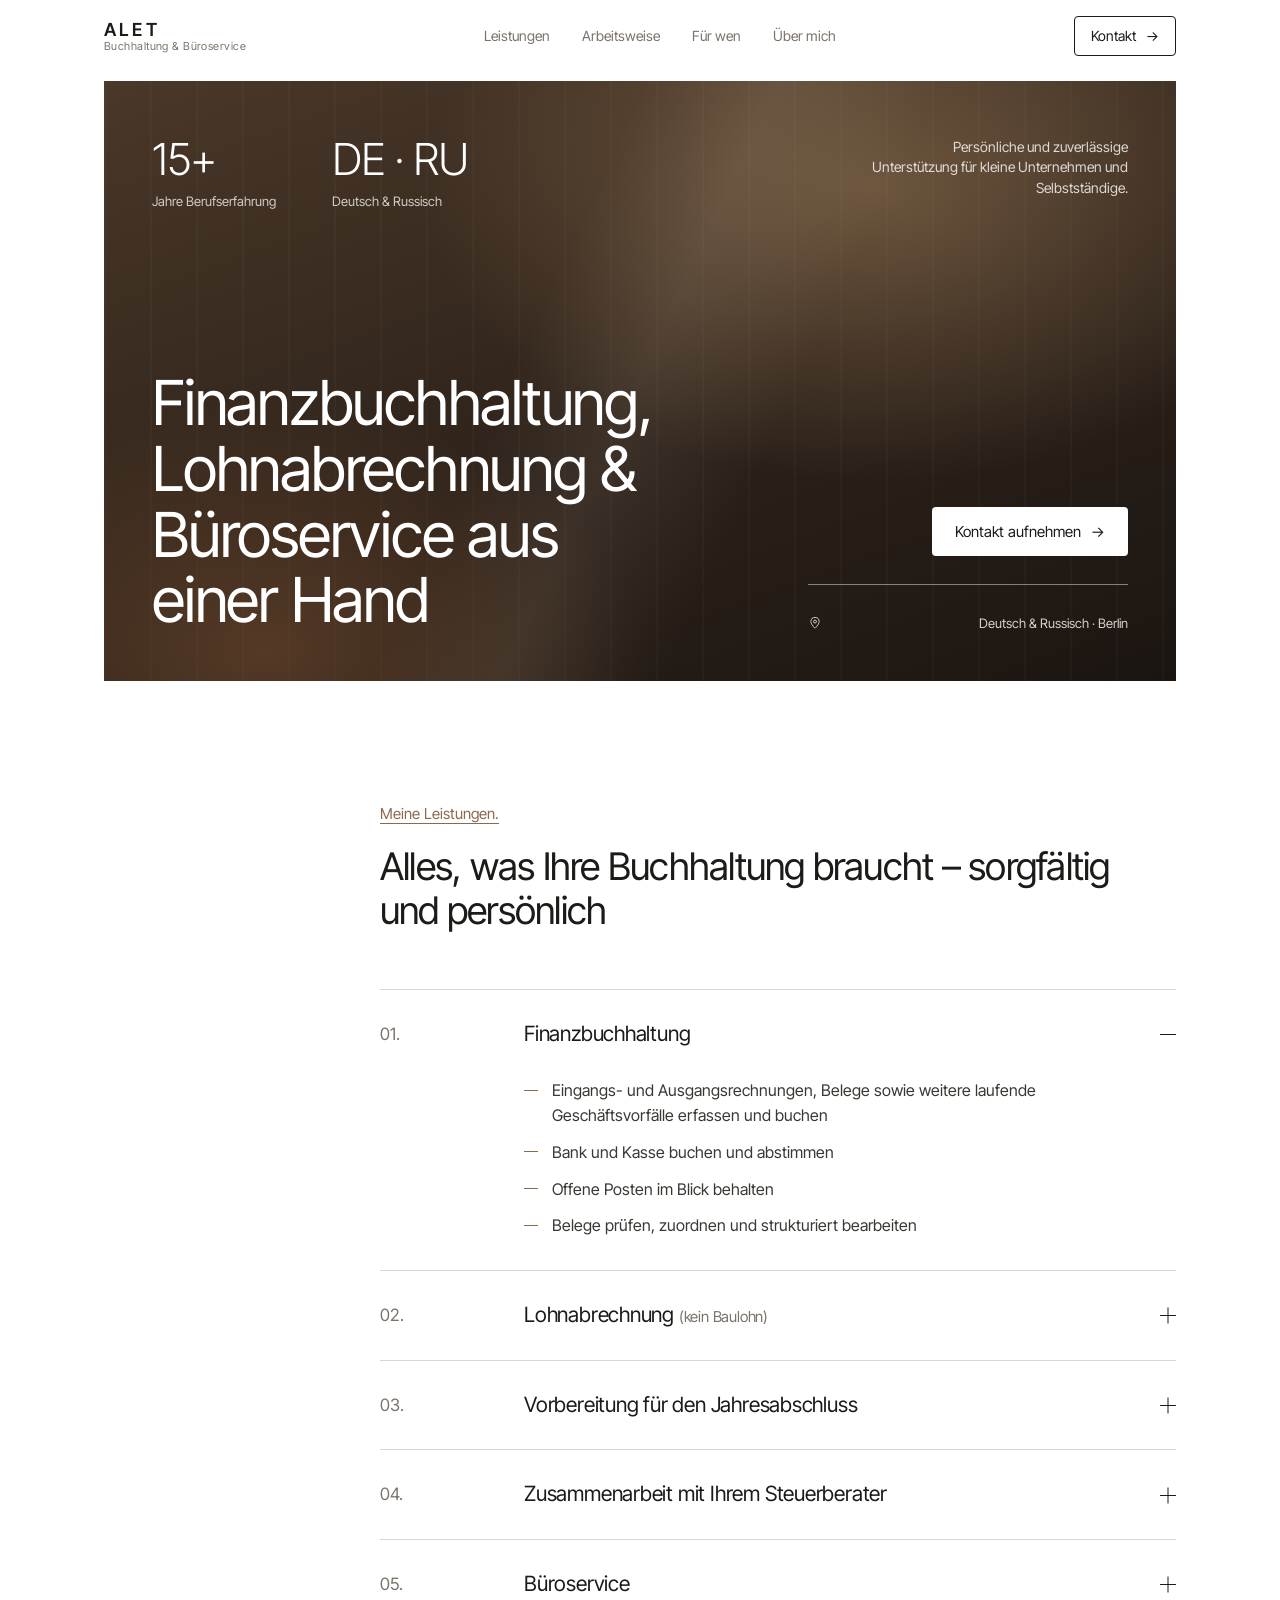
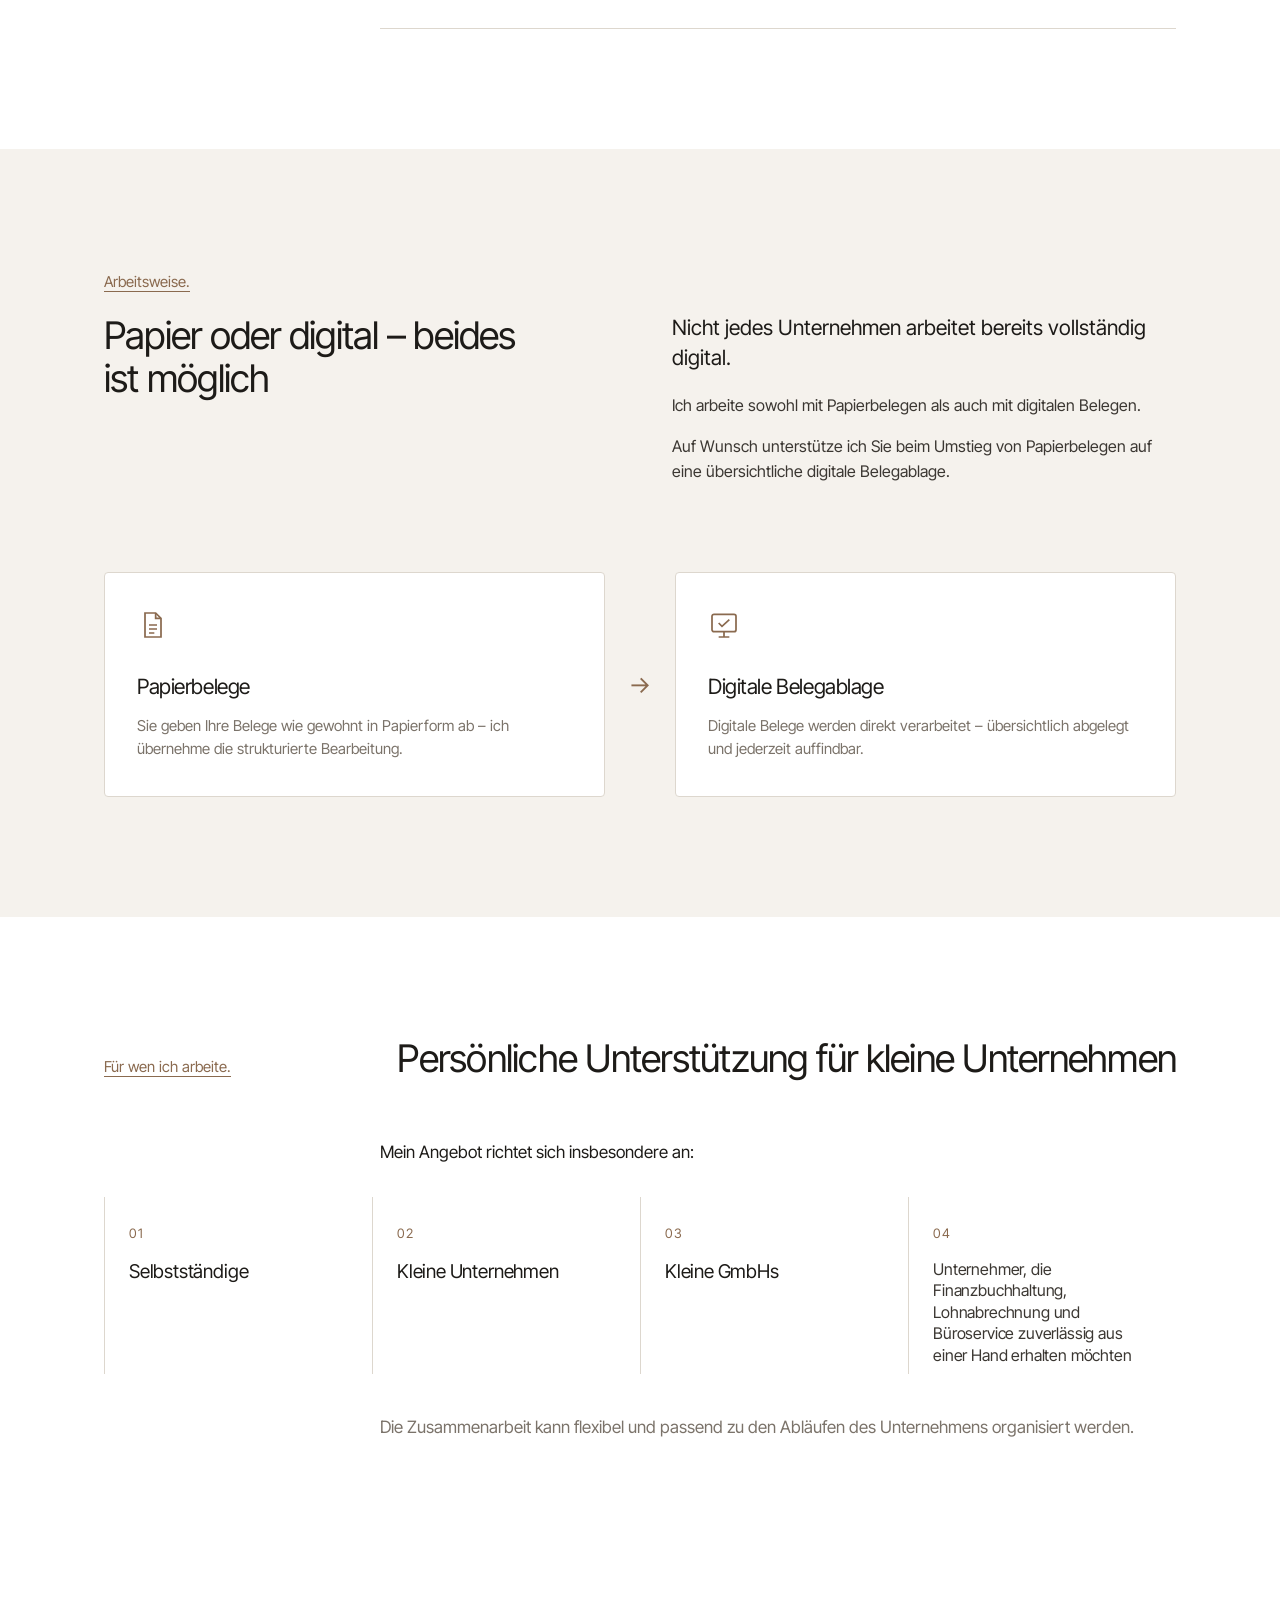
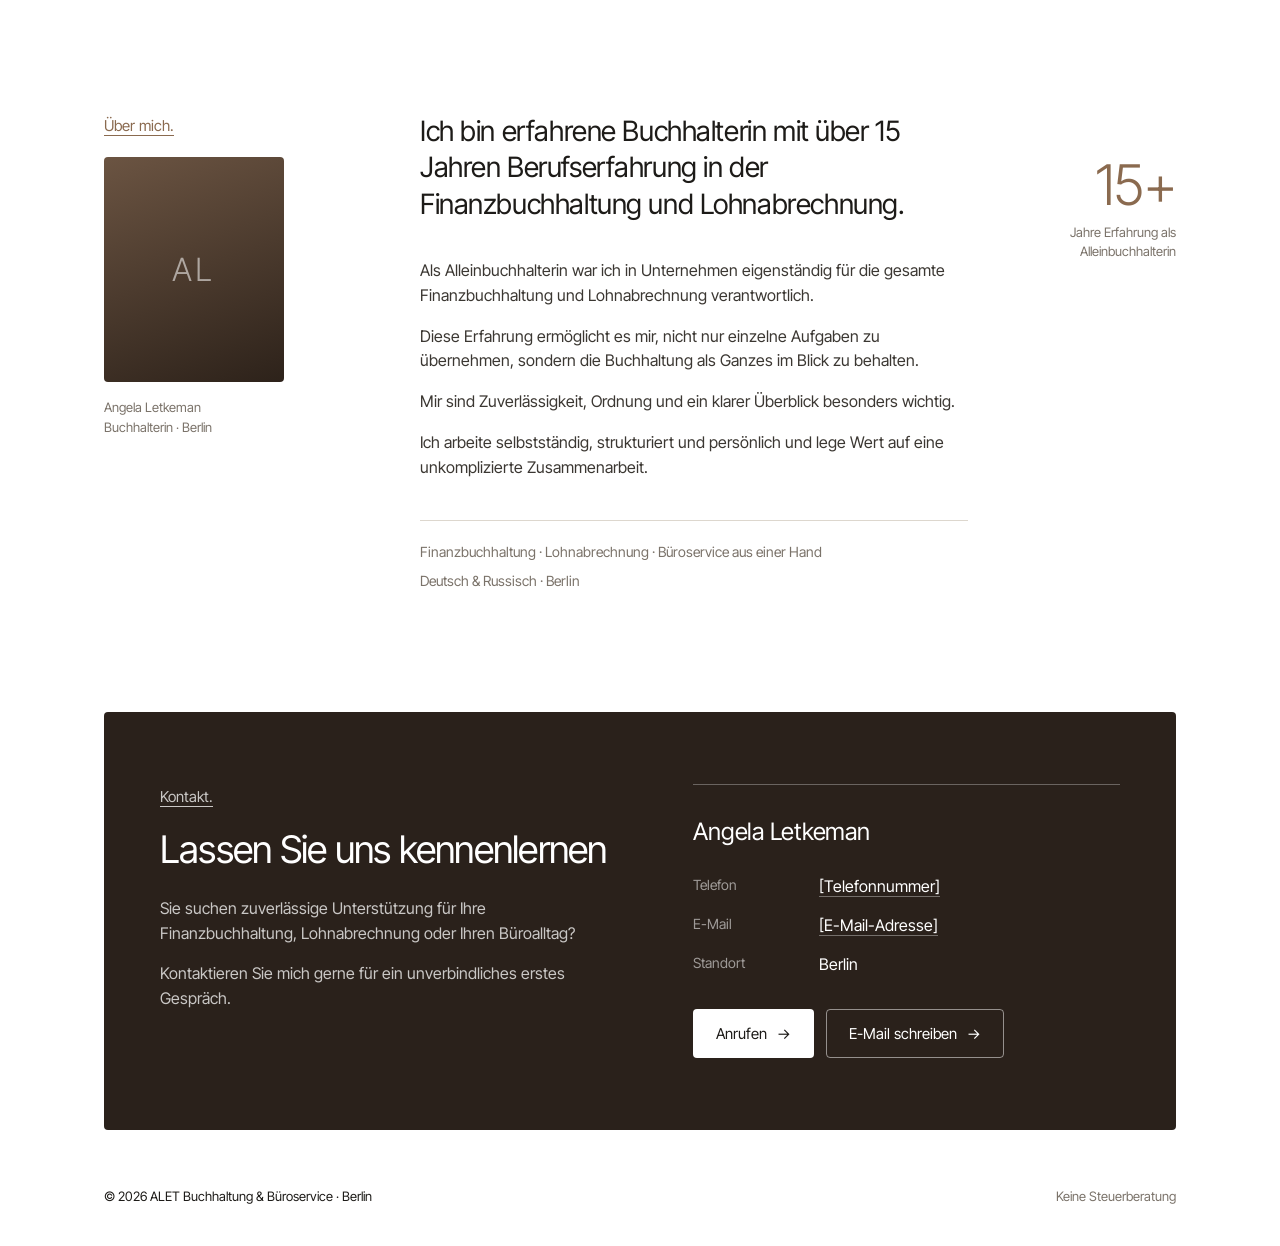
==== index.html @ aae3d54b "Add landing page for ALET Buchhaltung & Büroservice Co-Authored-By: Claude Opus 5.5 <noreply@anthrop" ====
<!doctype html>
<html lang="de">
<head>
  <meta charset="utf-8">
  <meta name="viewport" content="width=device-width, initial-scale=1">
  <title>ALET Buchhaltung & Büroservice · Berlin</title>
  <meta name="description" content="Finanzbuchhaltung, Lohnabrechnung und Büroservice aus einer Hand. Persönliche und zuverlässige Unterstützung für kleine Unternehmen und Selbstständige in Berlin – auf Deutsch und Russisch.">
  <link rel="preconnect" href="https://fonts.googleapis.com">
  <link rel="preconnect" href="https://fonts.gstatic.com" crossorigin>
  <link href="https://fonts.googleapis.com/css2?family=Inter+Tight:wght@300;400;500;600&display=swap" rel="stylesheet">
  <link rel="stylesheet" href="styles.css">
</head>
<body>

<header class="site-header">
  <div class="container header-inner">
    <a href="#top" class="logo" aria-label="ALET Buchhaltung & Büroservice – Startseite">
      <span class="logo-mark">ALET</span>
      <span class="logo-sub">Buchhaltung &amp; Büroservice</span>
    </a>
    <nav class="nav" aria-label="Hauptnavigation">
      <a href="#leistungen">Leistungen</a>
      <a href="#arbeitsweise">Arbeitsweise</a>
      <a href="#zielgruppe">Für wen</a>
      <a href="#ueber-mich">Über mich</a>
    </nav>
    <a href="#kontakt" class="btn btn-outline btn-sm">Kontakt <span aria-hidden="true">→</span></a>
  </div>
</header>

<main id="top">

  <!-- БЛОК 1 — ПЕРВЫЙ ЭКРАН -->
  <section class="hero-wrap">
    <div class="container">
      <div class="hero">
        <div class="hero-top">
          <dl class="hero-stats">
            <div>
              <dt>15+</dt>
              <dd>Jahre Berufserfahrung</dd>
            </div>
            <div>
              <dt>DE · RU</dt>
              <dd>Deutsch &amp; Russisch</dd>
            </div>
          </dl>
          <p class="hero-note">Persönliche und zuverlässige Unterstützung für kleine Unternehmen und Selbstständige.</p>
        </div>

        <div class="hero-bottom">
          <h1>Finanzbuchhaltung, Lohnabrechnung &amp; Büroservice aus einer&nbsp;Hand</h1>
          <div class="hero-aside">
            <a href="#kontakt" class="btn btn-light">Kontakt aufnehmen <span aria-hidden="true">→</span></a>
            <div class="hero-line"></div>
            <p class="hero-meta">
              <svg width="14" height="14" viewBox="0 0 24 24" fill="none" stroke="currentColor" stroke-width="1.6" aria-hidden="true"><path d="M12 21s-7-6.2-7-11.5A7 7 0 0 1 19 9.5C19 14.8 12 21 12 21z"/><circle cx="12" cy="9.5" r="2.5"/></svg>
              Deutsch &amp; Russisch · Berlin
            </p>
          </div>
        </div>
      </div>
    </div>
  </section>

  <!-- БЛОК 2 — LEISTUNGEN -->
  <section class="section" id="leistungen">
    <div class="container">
      <div class="section-head grid-offset">
        <p class="label">Meine Leistungen.</p>
        <h2>Alles, was Ihre Buchhaltung braucht – sorgfältig und&nbsp;persönlich</h2>
      </div>

      <div class="services grid-offset">
        <details class="service" open>
          <summary>
            <span class="service-num">01.</span>
            <span class="service-title">Finanzbuchhaltung</span>
            <span class="service-toggle" aria-hidden="true"></span>
          </summary>
          <div class="service-body">
            <ul class="check-list">
              <li>Eingangs- und Ausgangsrechnungen, Belege sowie weitere laufende Geschäftsvorfälle erfassen und buchen</li>
              <li>Bank und Kasse buchen und abstimmen</li>
              <li>Offene Posten im Blick behalten</li>
              <li>Belege prüfen, zuordnen und strukturiert bearbeiten</li>
            </ul>
          </div>
        </details>

        <details class="service">
          <summary>
            <span class="service-num">02.</span>
            <span class="service-title">Lohnabrechnung <small>(kein Baulohn)</small></span>
            <span class="service-toggle" aria-hidden="true"></span>
          </summary>
          <div class="service-body">
            <ul class="check-list">
              <li>Laufende Lohn- und Gehaltsabrechnungen</li>
              <li>Pflege der Mitarbeiter- und Lohndaten</li>
              <li>Erfassung laufender Änderungen für die Abrechnung</li>
              <li>Vorbereitung und Bearbeitung der erforderlichen Abrechnungsunterlagen</li>
            </ul>
          </div>
        </details>

        <details class="service">
          <summary>
            <span class="service-num">03.</span>
            <span class="service-title">Vorbereitung für den Jahresabschluss</span>
            <span class="service-toggle" aria-hidden="true"></span>
          </summary>
          <div class="service-body">
            <p>Ihr Steuerberater erhält von mir eine sorgfältig vorbereitete und vollständig abgestimmte Buchhaltung als Grundlage für den Jahresabschluss.</p>
          </div>
        </details>

        <details class="service">
          <summary>
            <span class="service-num">04.</span>
            <span class="service-title">Zusammenarbeit mit Ihrem Steuerberater</span>
            <span class="service-toggle" aria-hidden="true"></span>
          </summary>
          <div class="service-body">
            <p>Ich arbeite eng mit Steuerberatern zusammen – gerne mit Ihrem bestehenden Steuerberater oder auf Wunsch mit einem passenden Steuerberater aus meinem Netzwerk.</p>
            <p class="note">Steuerliche Beratung biete ich selbst nicht an. Steuerliche Fragen können wir gemeinsam mit Ihrem Steuerberater oder einem Steuerberater aus meinem Netzwerk klären.</p>
          </div>
        </details>

        <details class="service">
          <summary>
            <span class="service-num">05.</span>
            <span class="service-title">Büroservice</span>
            <span class="service-toggle" aria-hidden="true"></span>
          </summary>
          <div class="service-body">
            <p>Unterstützung bei organisatorischen und kaufmännischen Aufgaben im Büro – zuverlässig, strukturiert und individuell nach Bedarf.</p>
          </div>
        </details>
      </div>
    </div>
  </section>

  <!-- БЛОК 3 — PAPIER ODER DIGITAL -->
  <section class="section section-tint" id="arbeitsweise">
    <div class="container">
      <div class="split">
        <div>
          <p class="label">Arbeitsweise.</p>
          <h2>Papier oder digital – beides ist&nbsp;möglich</h2>
        </div>
        <div class="split-text">
          <p class="lead">Nicht jedes Unternehmen arbeitet bereits vollständig digital.</p>
          <p>Ich arbeite sowohl mit Papierbelegen als auch mit digitalen Belegen.</p>
          <p>Auf Wunsch unterstütze ich Sie beim Umstieg von Papierbelegen auf eine übersichtliche digitale Belegablage.</p>
        </div>
      </div>

      <div class="format-cards">
        <article class="format-card">
          <svg width="32" height="32" viewBox="0 0 24 24" fill="none" stroke="currentColor" stroke-width="1.3" aria-hidden="true"><path d="M6 3h8l4 4v14H6z"/><path d="M14 3v4h4"/><path d="M9 12h6M9 15h6M9 18h4"/></svg>
          <h3>Papierbelege</h3>
          <p>Sie geben Ihre Belege wie gewohnt in Papierform ab – ich übernehme die strukturierte Bearbeitung.</p>
        </article>
        <div class="format-arrow" aria-hidden="true">→</div>
        <article class="format-card">
          <svg width="32" height="32" viewBox="0 0 24 24" fill="none" stroke="currentColor" stroke-width="1.3" aria-hidden="true"><rect x="3" y="4" width="18" height="13" rx="1.5"/><path d="M8 21h8M12 17v4"/><path d="M8 10.5l2.5 2.5L16 8"/></svg>
          <h3>Digitale Belegablage</h3>
          <p>Digitale Belege werden direkt verarbeitet – übersichtlich abgelegt und jederzeit auffindbar.</p>
        </article>
      </div>
    </div>
  </section>

  <!-- БЛОК 4 — FÜR WEN ICH ARBEITE -->
  <section class="section" id="zielgruppe">
    <div class="container">
      <div class="section-head-row">
        <p class="label">Für wen ich arbeite.</p>
        <h2>Persönliche Unterstützung für kleine&nbsp;Unternehmen</h2>
      </div>

      <p class="intro grid-offset">Mein Angebot richtet sich insbesondere an:</p>

      <ul class="audience">
        <li><span>01</span>Selbstständige</li>
        <li><span>02</span>Kleine Unternehmen</li>
        <li><span>03</span>Kleine GmbHs</li>
        <li><span>04</span>Unternehmer, die Finanzbuchhaltung, Lohnabrechnung und Büroservice zuverlässig aus einer Hand erhalten möchten</li>
      </ul>

      <p class="intro grid-offset muted">Die Zusammenarbeit kann flexibel und passend zu den Abläufen des Unternehmens organisiert werden.</p>
    </div>
  </section>

  <!-- БЛОК 5 — ÜBER MICH -->
  <section class="section" id="ueber-mich">
    <div class="container about">
      <div class="about-side">
        <p class="label">Über mich.</p>
        <div class="about-portrait" role="img" aria-label="Platz für ein Porträtfoto">
          <span>AL</span>
        </div>
        <p class="small">Angela Letkeman<br>Buchhalterin · Berlin</p>
      </div>

      <div class="about-main">
        <p class="statement">Ich bin erfahrene Buchhalterin mit über 15 Jahren Berufserfahrung in der Finanzbuchhaltung und Lohnabrechnung.</p>
        <div class="about-text">
          <p>Als Alleinbuchhalterin war ich in Unternehmen eigenständig für die gesamte Finanzbuchhaltung und Lohnabrechnung verantwortlich.</p>
          <p>Diese Erfahrung ermöglicht es mir, nicht nur einzelne Aufgaben zu übernehmen, sondern die Buchhaltung als Ganzes im Blick zu behalten.</p>
          <p>Mir sind Zuverlässigkeit, Ordnung und ein klarer Überblick besonders wichtig.</p>
          <p>Ich arbeite selbstständig, strukturiert und persönlich und lege Wert auf eine unkomplizierte Zusammenarbeit.</p>
        </div>
        <div class="about-foot">
          <span>Finanzbuchhaltung · Lohnabrechnung · Büroservice aus einer Hand</span>
          <span>Deutsch &amp; Russisch · Berlin</span>
        </div>
      </div>

      <div class="about-stat">
        <p class="stat-num">15+</p>
        <p class="small">Jahre Erfahrung als Alleinbuchhalterin</p>
      </div>
    </div>
  </section>

  <!-- БЛОК 6 — KONTAKT -->
  <section class="contact-wrap" id="kontakt">
    <div class="container">
      <div class="contact">
        <div class="contact-main">
          <p class="label label-light">Kontakt.</p>
          <h2>Lassen Sie uns kennenlernen</h2>
          <p>Sie suchen zuverlässige Unterstützung für Ihre Finanzbuchhaltung, Lohnabrechnung oder Ihren Büroalltag?</p>
          <p>Kontaktieren Sie mich gerne für ein unverbindliches erstes Gespräch.</p>
        </div>

        <div class="contact-card">
          <p class="contact-name">Angela Letkeman</p>
          <dl class="contact-list">
            <div>
              <dt>Telefon</dt>
              <!-- TODO: echte Telefonnummer eintragen (auch im href unten) -->
              <dd><a href="tel:+490000000000">[Telefonnummer]</a></dd>
            </div>
            <div>
              <dt>E-Mail</dt>
              <!-- TODO: echte E-Mail-Adresse eintragen (auch im href unten) -->
              <dd><a href="mailto:info@example.de">[E-Mail-Adresse]</a></dd>
            </div>
            <div>
              <dt>Standort</dt>
              <dd>Berlin</dd>
            </div>
          </dl>
          <div class="contact-actions">
            <a href="tel:+490000000000" class="btn btn-light">Anrufen <span aria-hidden="true">→</span></a>
            <a href="mailto:info@example.de" class="btn btn-ghost-light">E-Mail schreiben <span aria-hidden="true">→</span></a>
          </div>
        </div>
      </div>
    </div>
  </section>

</main>

<footer class="site-footer">
  <div class="container footer-inner">
    <span>© <span id="year">2026</span> ALET Buchhaltung &amp; Büroservice · Berlin</span>
    <span class="muted">Keine Steuerberatung</span>
  </div>
</footer>

<script>document.getElementById('year').textContent = new Date().getFullYear();</script>
</body>
</html>
---- styles.css ----
:root {
  --bg: #ffffff;
  --tint: #f5f2ed;
  --ink: #1d1b18;
  --muted: #7b736a;
  --line: #ddd7ce;
  --accent: #8a6a4f;
  --dark: #2a211b;
  --light: #f4efe8;
  --radius: 4px;
  --container: 1120px;
  --gutter: 24px;
}

* { box-sizing: border-box; }

html { scroll-behavior: smooth; scroll-padding-top: 80px; }

body {
  margin: 0;
  background: var(--bg);
  color: var(--ink);
  font-family: "Inter Tight", system-ui, -apple-system, "Segoe UI", sans-serif;
  font-weight: 400;
  font-size: 16px;
  line-height: 1.55;
  -webkit-font-smoothing: antialiased;
}

h1, h2, h3 { font-weight: 400; letter-spacing: -0.02em; margin: 0; }
p { margin: 0 0 1em; }
a { color: inherit; }

.container {
  width: 100%;
  max-width: var(--container);
  margin: 0 auto;
  padding: 0 var(--gutter);
}

.muted { color: var(--muted); }
.small { font-size: 13px; color: var(--muted); line-height: 1.5; }

/* Header */
.site-header {
  position: sticky;
  top: 0;
  z-index: 10;
  background: rgba(255, 255, 255, 0.92);
  backdrop-filter: blur(8px);
  border-bottom: 1px solid transparent;
}
.header-inner {
  display: flex;
  align-items: center;
  justify-content: space-between;
  gap: 24px;
  height: 72px;
}
.logo { text-decoration: none; display: flex; flex-direction: column; line-height: 1.1; }
.logo-mark { font-weight: 600; letter-spacing: 0.18em; font-size: 18px; }
.logo-sub { font-size: 11px; color: var(--muted); letter-spacing: 0.04em; }
.nav { display: flex; gap: 32px; font-size: 14px; }
.nav a { text-decoration: none; color: var(--muted); transition: color .2s; }
.nav a:hover { color: var(--ink); }

/* Buttons */
.btn {
  display: inline-flex;
  align-items: center;
  gap: 10px;
  padding: 12px 22px;
  font-size: 15px;
  text-decoration: none;
  border-radius: var(--radius);
  border: 1px solid transparent;
  transition: background .2s, color .2s, border-color .2s;
  white-space: nowrap;
}
.btn-sm { padding: 8px 16px; font-size: 14px; }
.btn-outline { border-color: var(--ink); color: var(--ink); }
.btn-outline:hover { background: var(--ink); color: #fff; }
.btn-light { background: #fff; color: var(--ink); }
.btn-light:hover { background: var(--light); }
.btn-ghost-light { border-color: rgba(255,255,255,.5); color: #fff; }
.btn-ghost-light:hover { border-color: #fff; background: rgba(255,255,255,.08); }

/* Labels */
.label {
  display: inline-block;
  font-size: 15px;
  color: var(--accent);
  text-decoration: underline;
  text-underline-offset: 4px;
  text-decoration-thickness: 1px;
  margin-bottom: 20px;
}
.label-light { color: #d8c3ad; }

/* Hero */
.hero-wrap { padding-top: 8px; }
.hero {
  position: relative;
  min-height: 600px;
  padding: 56px 48px 48px;
  color: #fff;
  display: flex;
  flex-direction: column;
  justify-content: space-between;
  gap: 64px;
  overflow: hidden;
  background:
    radial-gradient(ellipse 60% 70% at 72% 18%, rgba(214, 170, 120, .35), transparent 70%),
    radial-gradient(ellipse 50% 60% at 15% 95%, rgba(120, 78, 48, .55), transparent 70%),
    repeating-linear-gradient(90deg, rgba(255,255,255,.025) 0 2px, transparent 2px 46px),
    linear-gradient(160deg, #4a3829 0%, #2d221a 55%, #1b1511 100%);
}
.hero::after {
  content: "";
  position: absolute;
  inset: 0;
  background: linear-gradient(115deg, transparent 40%, rgba(255, 236, 210, .08) 50%, transparent 62%);
  pointer-events: none;
}
.hero > * { position: relative; z-index: 1; }
.hero-top { display: flex; justify-content: space-between; gap: 32px; align-items: flex-start; }
.hero-stats { display: flex; gap: 56px; margin: 0; }
.hero-stats dt { font-size: 44px; font-weight: 300; letter-spacing: -0.03em; line-height: 1; }
.hero-stats dd { margin: 10px 0 0; font-size: 13px; color: rgba(255,255,255,.75); }
.hero-note { max-width: 260px; text-align: right; font-size: 14px; color: rgba(255,255,255,.8); line-height: 1.45; }
.hero-bottom { display: flex; justify-content: space-between; align-items: flex-end; gap: 48px; }
.hero h1 { font-size: clamp(36px, 5.4vw, 62px); line-height: 1.06; max-width: 640px; }
.hero-aside { width: 320px; flex-shrink: 0; display: flex; flex-direction: column; align-items: flex-end; gap: 28px; }
.hero-line { width: 100%; height: 1px; background: rgba(255,255,255,.45); }
.hero-meta { display: flex; align-items: center; gap: 8px; font-size: 13px; color: rgba(255,255,255,.8); margin: 0; align-self: stretch; justify-content: space-between; }

/* Sections */
.section { padding: 120px 0; }
.section-tint { background: var(--tint); }
.grid-offset { margin-left: calc(25% + 8px); }
.section-head h2,
.section-head-row h2,
.split h2,
.contact h2 { font-size: clamp(28px, 3.4vw, 38px); line-height: 1.15; }
.section-head { margin-bottom: 56px; max-width: 760px; }
.section-head-row { display: grid; grid-template-columns: 25% 1fr; gap: 8px; align-items: baseline; margin-bottom: 40px; }
.section-head-row h2 { text-align: right; }

/* Services */
.services { border-top: 1px solid var(--line); }
.service { border-bottom: 1px solid var(--line); }
.service summary {
  list-style: none;
  cursor: pointer;
  display: grid;
  grid-template-columns: 120px 1fr 24px;
  align-items: center;
  gap: 24px;
  padding: 28px 0;
}
.service summary::-webkit-details-marker { display: none; }
.service-num { font-size: 17px; color: var(--muted); }
.service-title { font-size: 21px; letter-spacing: -0.01em; }
.service-title small { font-size: 15px; color: var(--muted); }
.service-toggle { position: relative; width: 16px; height: 16px; justify-self: end; }
.service-toggle::before,
.service-toggle::after {
  content: "";
  position: absolute;
  left: 0; top: 50%;
  width: 16px; height: 1px;
  background: var(--ink);
  transition: transform .25s;
}
.service-toggle::after { transform: rotate(90deg); }
.service[open] .service-toggle::after { transform: rotate(0deg); }
.service summary:hover .service-title { color: var(--accent); }
.service-body { padding: 0 0 32px calc(120px + 24px); max-width: 720px; color: #3b3732; }
.service-body p:last-child { margin-bottom: 0; }
.note {
  margin-top: 16px;
  padding: 14px 18px;
  border-left: 2px solid var(--accent);
  background: var(--tint);
  font-size: 14px;
  color: var(--muted);
}
.check-list { list-style: none; margin: 0; padding: 0; display: grid; gap: 12px; }
.check-list li { position: relative; padding-left: 28px; }
.check-list li::before {
  content: "";
  position: absolute;
  left: 0; top: .72em;
  width: 14px; height: 1px;
  background: var(--accent);
}

/* Paper or digital */
.split { display: grid; grid-template-columns: 1fr 1fr; gap: 64px; align-items: start; }
.split-text { color: #3b3732; padding-top: 44px; }
.lead { font-size: 21px; color: var(--ink); line-height: 1.4; }
.format-cards {
  margin-top: 72px;
  display: grid;
  grid-template-columns: 1fr auto 1fr;
  gap: 24px;
  align-items: center;
}
.format-card {
  background: #fff;
  padding: 36px 32px;
  border: 1px solid var(--line);
  border-radius: var(--radius);
  height: 100%;
}
.format-card svg { color: var(--accent); margin-bottom: 24px; }
.format-card h3 { font-size: 21px; margin-bottom: 10px; }
.format-card p { color: var(--muted); margin: 0; font-size: 15px; }
.format-arrow { font-size: 24px; color: var(--accent); }

/* Audience */
.intro { font-size: 17px; margin-bottom: 32px; }
.audience {
  list-style: none;
  margin: 0 0 40px;
  padding: 0;
  display: grid;
  grid-template-columns: repeat(4, 1fr);
}
.audience li {
  padding: 28px 24px 8px;
  border-left: 1px solid var(--line);
  font-size: 19px;
  line-height: 1.35;
  letter-spacing: -0.01em;
}
.audience li:last-child { font-size: 16px; color: #3b3732; }
.audience span { display: block; font-size: 13px; color: var(--accent); margin-bottom: 16px; letter-spacing: .04em; }

/* About */
.about { display: grid; grid-template-columns: 25% 1fr 160px; gap: 48px; align-items: start; }
.about-portrait {
  width: 100%;
  max-width: 180px;
  aspect-ratio: 4 / 5;
  background: linear-gradient(160deg, #6b5442, #2d221a);
  display: grid;
  place-items: center;
  margin-bottom: 16px;
  border-radius: var(--radius);
}
.about-portrait span { color: rgba(255,255,255,.55); font-size: 32px; letter-spacing: .1em; font-weight: 300; }
.statement { font-size: clamp(22px, 2.6vw, 28px); line-height: 1.3; letter-spacing: -0.015em; margin-bottom: 36px; }
.about-text { color: #3b3732; max-width: 600px; }
.about-foot {
  margin-top: 40px;
  padding-top: 20px;
  border-top: 1px solid var(--line);
  display: flex;
  flex-wrap: wrap;
  justify-content: space-between;
  gap: 8px 24px;
  font-size: 14px;
  color: var(--muted);
}
.about-stat { text-align: right; padding-top: 44px; }
.stat-num { font-size: 56px; font-weight: 300; line-height: 1; letter-spacing: -0.03em; margin-bottom: 10px; color: var(--accent); }

/* Contact */
.contact-wrap { padding-bottom: 24px; }
.contact {
  background: var(--dark);
  color: #fff;
  padding: 72px 56px;
  display: grid;
  grid-template-columns: 1.1fr 1fr;
  gap: 64px;
  border-radius: var(--radius);
}
.contact h2 { margin-bottom: 24px; }
.contact-main p { color: rgba(255,255,255,.75); max-width: 440px; }
.contact-card { border-top: 1px solid rgba(255,255,255,.3); padding-top: 28px; }
.contact-name { font-size: 24px; letter-spacing: -0.01em; margin-bottom: 24px; }
.contact-list { margin: 0 0 32px; display: grid; gap: 14px; }
.contact-list div { display: grid; grid-template-columns: 110px 1fr; gap: 16px; }
.contact-list dt { color: rgba(255,255,255,.55); font-size: 14px; }
.contact-list dd { margin: 0; }
.contact-list a { text-decoration: none; border-bottom: 1px solid rgba(255,255,255,.35); }
.contact-list a:hover { border-color: #fff; }
.contact-actions { display: flex; flex-wrap: wrap; gap: 12px; }

/* Footer */
.site-footer { padding: 32px 0 40px; font-size: 13px; }
.footer-inner { display: flex; justify-content: space-between; gap: 16px; flex-wrap: wrap; }

/* Responsive */
@media (max-width: 960px) {
  .nav { display: none; }
  .grid-offset { margin-left: 0; }
  .section { padding: 88px 0; }
  .section-head-row { grid-template-columns: 1fr; }
  .section-head-row h2 { text-align: left; }
  .hero { padding: 40px 32px 36px; min-height: 560px; }
  .hero-bottom { flex-direction: column; align-items: stretch; }
  .hero-aside { width: 100%; align-items: flex-start; }
  .split { grid-template-columns: 1fr; gap: 16px; }
  .split-text { padding-top: 0; }
  .audience { grid-template-columns: 1fr 1fr; row-gap: 24px; }
  .about { grid-template-columns: 1fr; gap: 32px; }
  .about-side { display: flex; flex-wrap: wrap; align-items: flex-end; gap: 0 24px; }
  .about-side .label { width: 100%; }
  .about-portrait { width: 120px; margin-bottom: 0; }
  .about-stat { text-align: left; padding-top: 0; display: flex; align-items: baseline; gap: 16px; }
  .contact { grid-template-columns: 1fr; padding: 56px 32px; gap: 40px; }
}

@media (max-width: 600px) {
  :root { --gutter: 16px; }
  .header-inner { height: 64px; }
  .logo-sub { display: none; }
  .hero { padding: 32px 20px 28px; min-height: 0; gap: 48px; }
  .hero-top { flex-direction: column; }
  .hero-stats { gap: 36px; }
  .hero-stats dt { font-size: 34px; }
  .hero-note { text-align: left; max-width: none; }
  .hero-aside .btn { width: 100%; justify-content: center; }
  .section { padding: 72px 0; }
  .service summary { grid-template-columns: 40px 1fr 16px; gap: 12px; padding: 22px 0; }
  .service-num { font-size: 14px; }
  .service-title { font-size: 18px; }
  .service-body { padding: 0 0 24px 52px; }
  .format-cards { grid-template-columns: 1fr; margin-top: 40px; }
  .format-arrow { transform: rotate(90deg); justify-self: center; }
  .audience { grid-template-columns: 1fr; row-gap: 0; }
  .audience li { border-left: 0; border-top: 1px solid var(--line); padding: 20px 0; }
  .contact { padding: 40px 20px; }
  .contact-list div { grid-template-columns: 1fr; gap: 2px; }
  .contact-actions .btn { flex: 1; justify-content: center; }
}
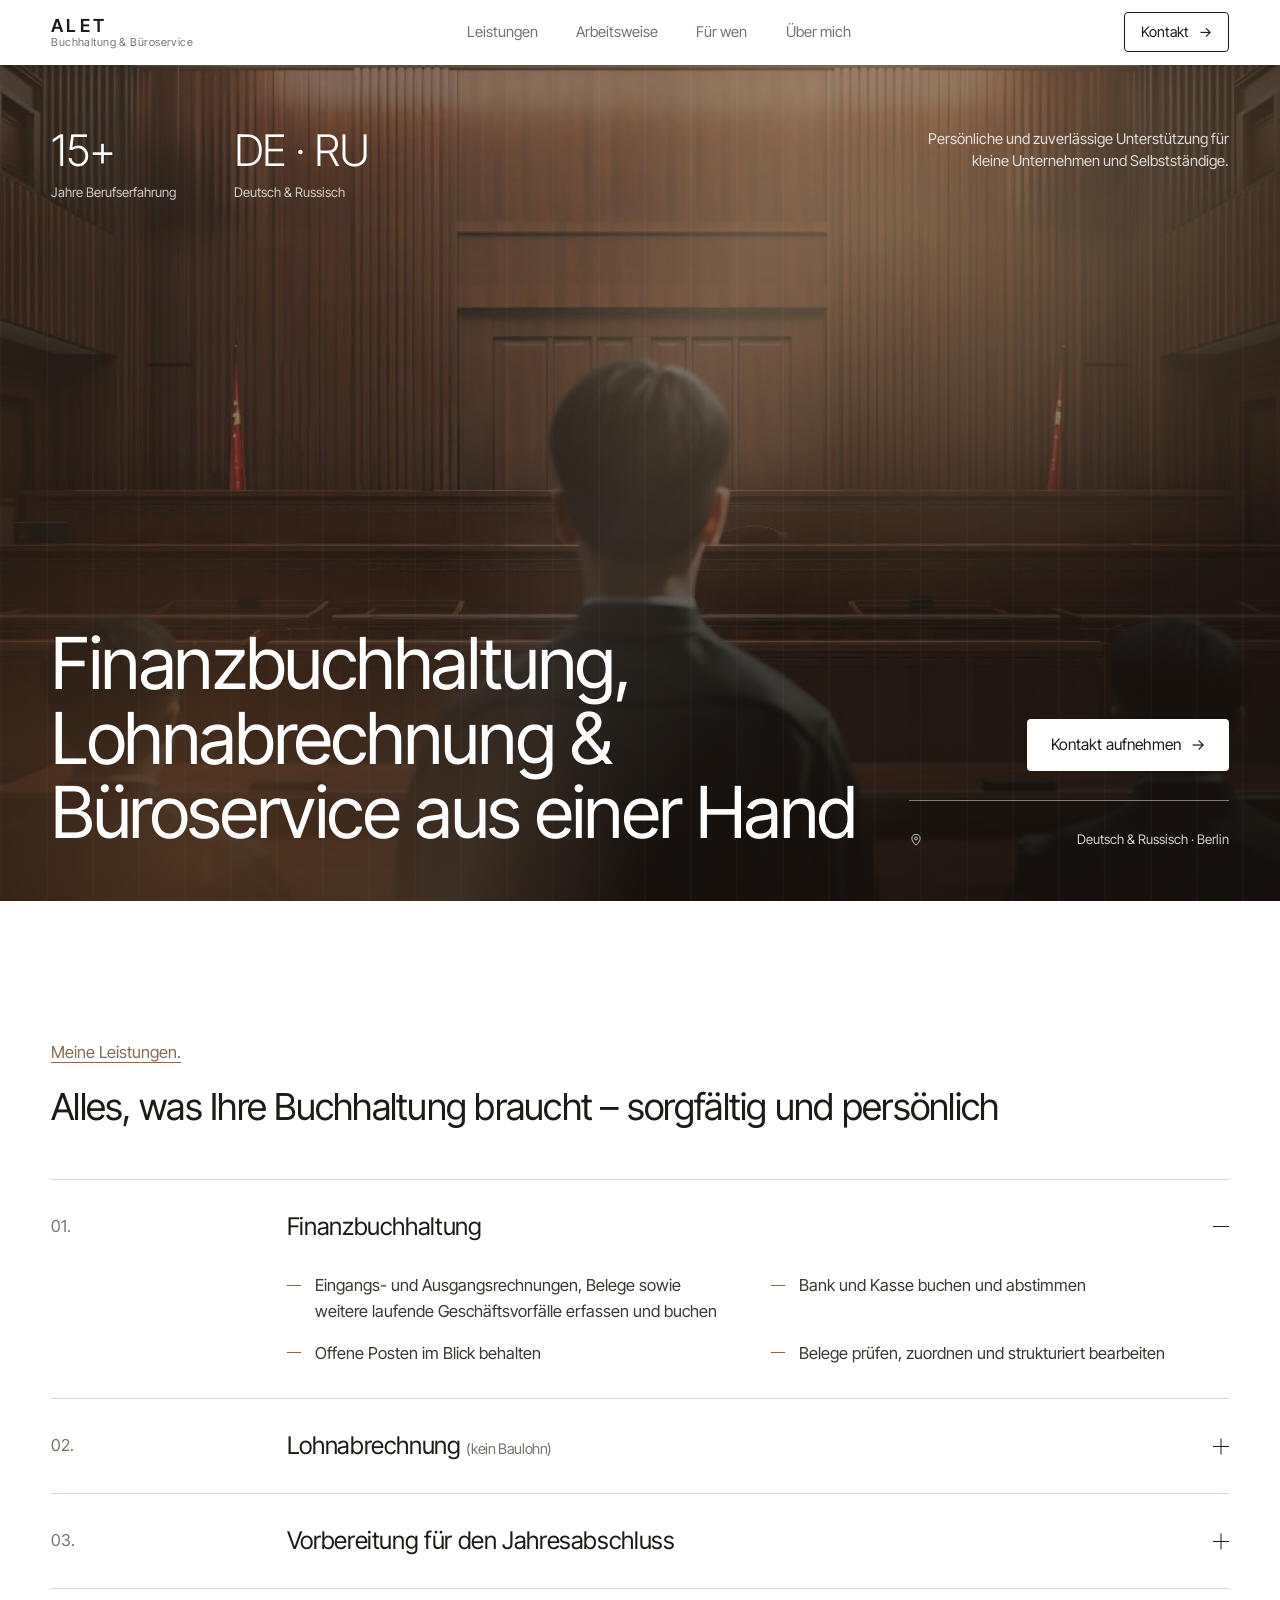
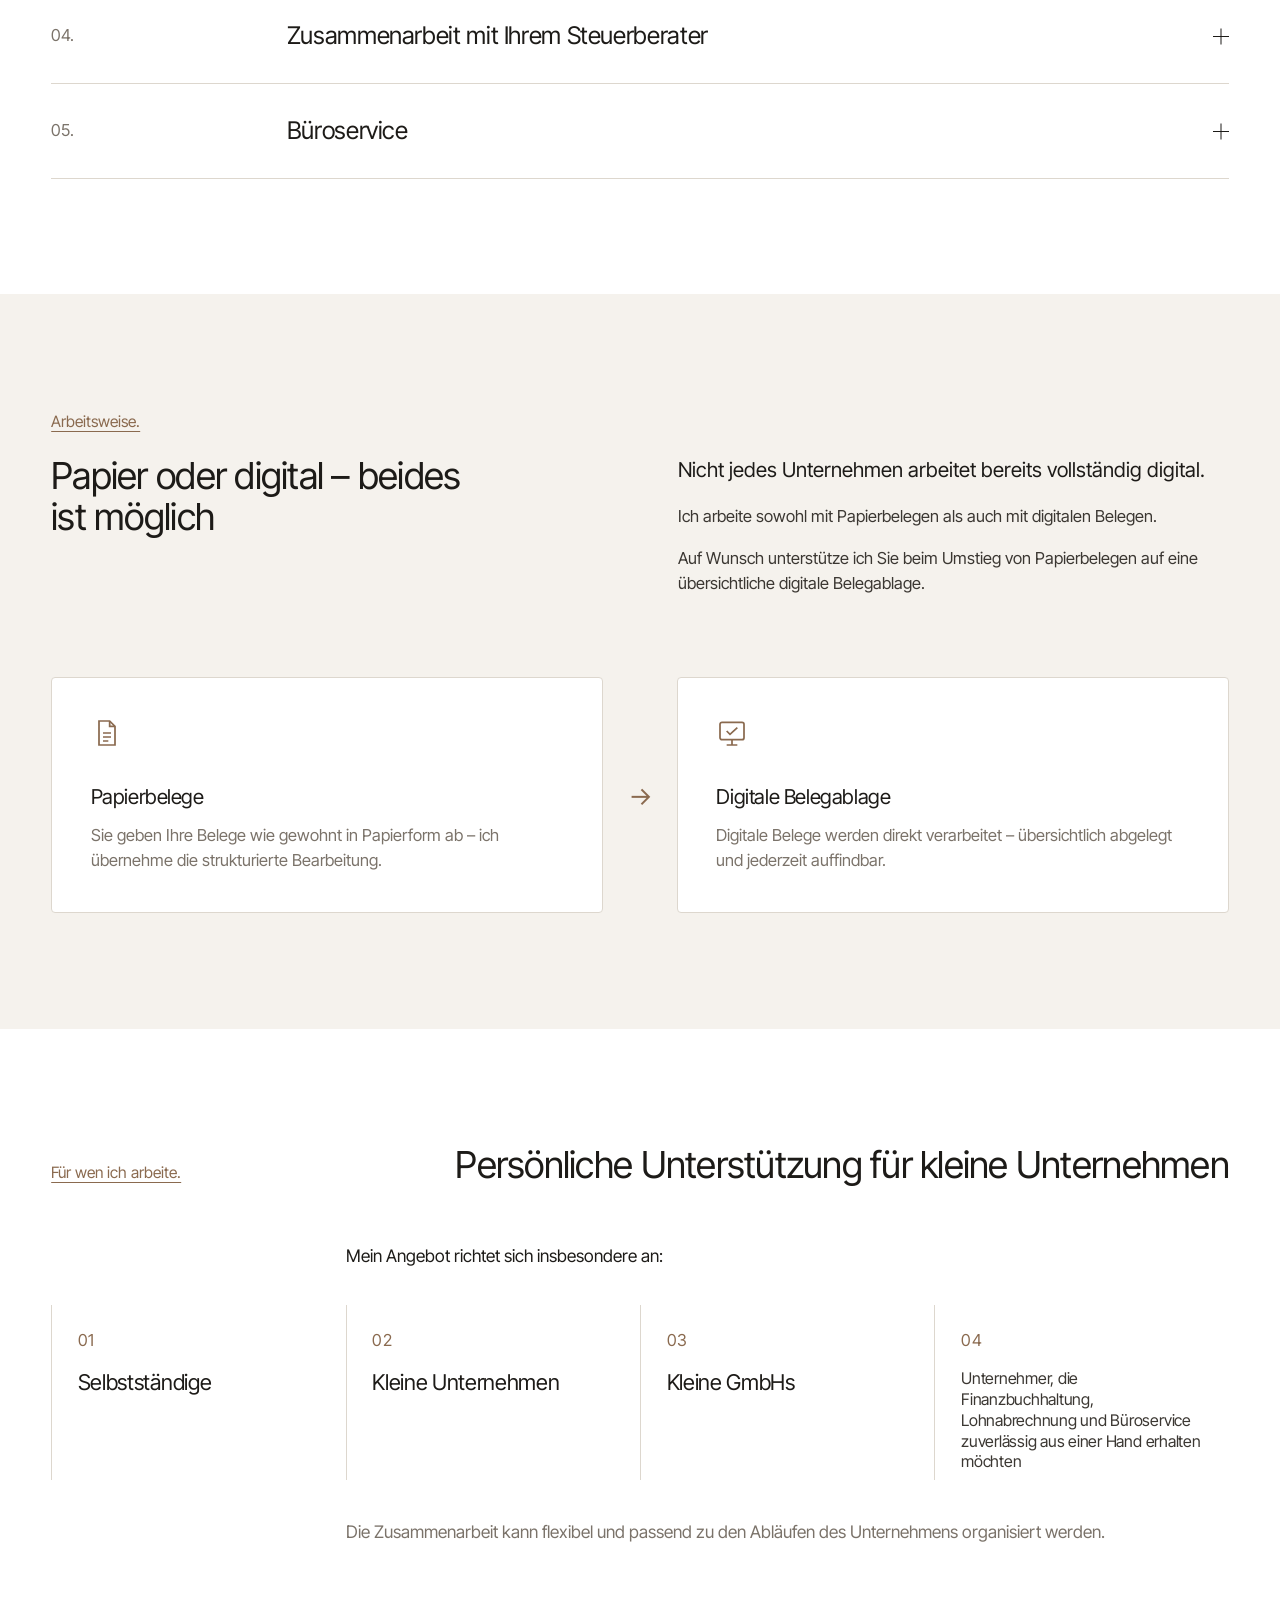
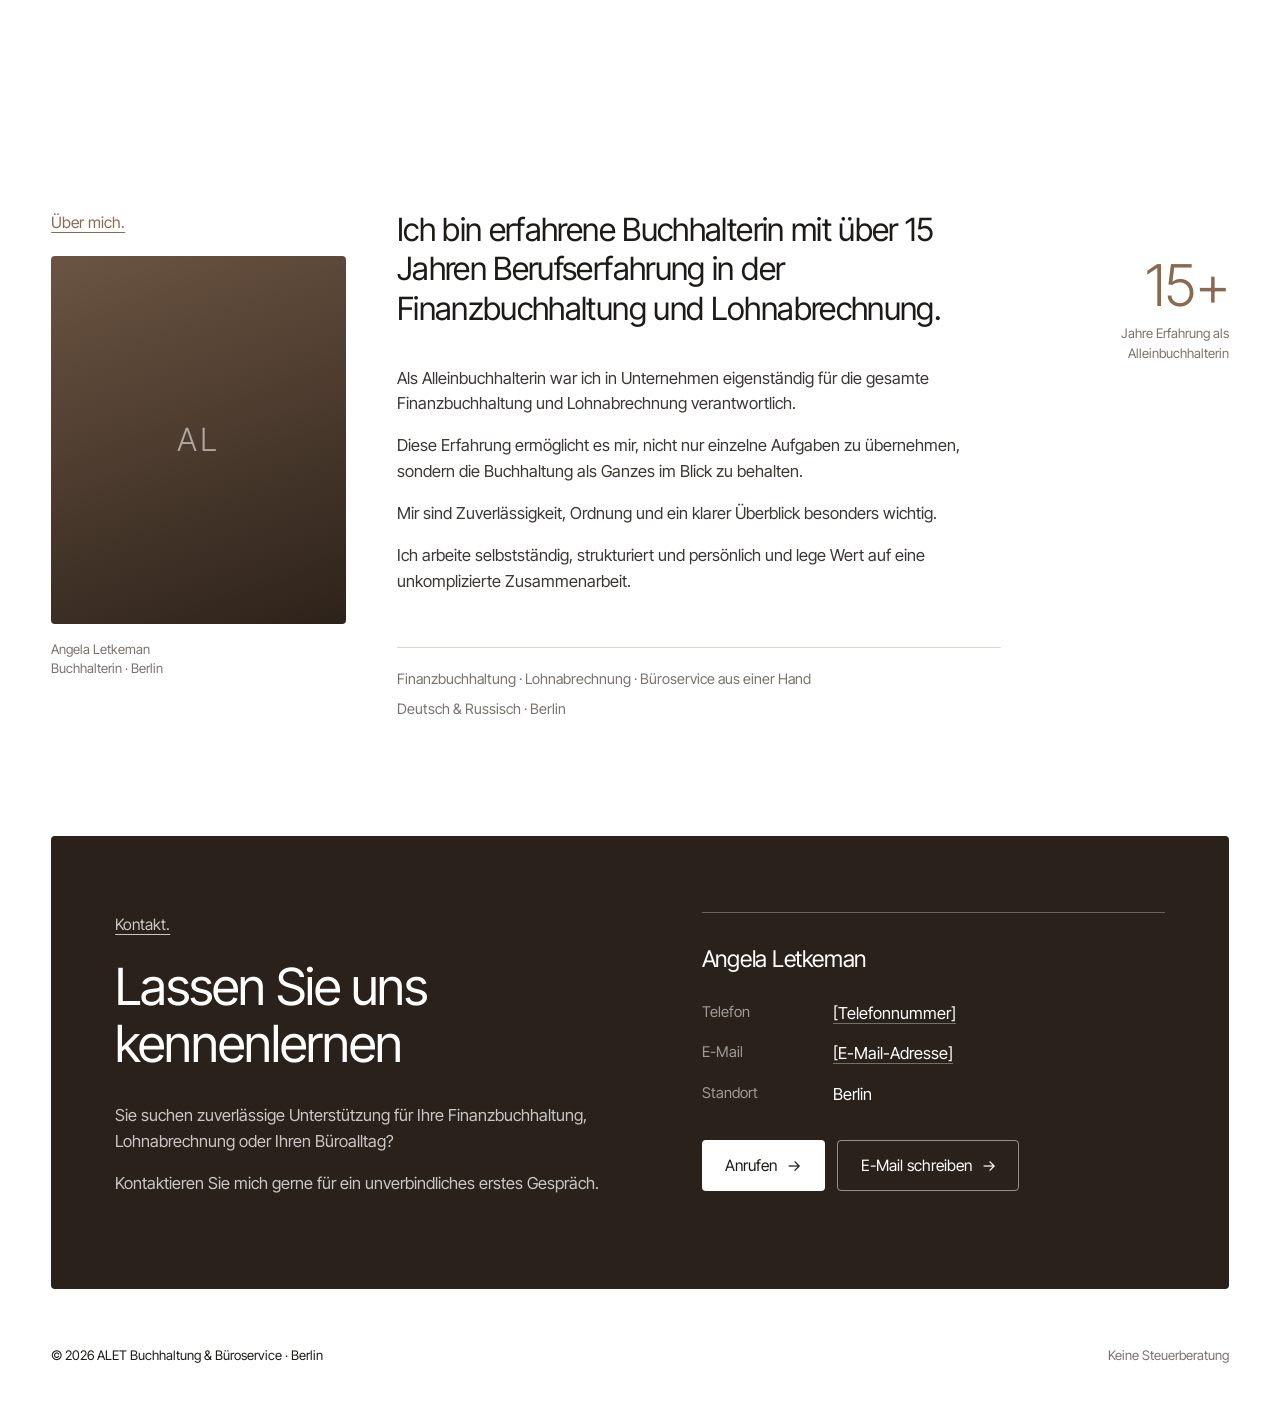
==== commit da221d5b: "Make services block full width Co-Authored-By: Claude Sonnet 5.5 <noreply@anthropic.com> Claude-Sess" ====
--- a/index.html
+++ b/index.html
@@ -66,12 +66,12 @@
   <!-- БЛОК 2 — LEISTUNGEN -->
   <section class="section" id="leistungen">
     <div class="container">
-      <div class="section-head grid-offset">
+      <div class="section-head">
         <p class="label">Meine Leistungen.</p>
         <h2>Alles, was Ihre Buchhaltung braucht – sorgfältig und&nbsp;persönlich</h2>
       </div>
 
-      <div class="services grid-offset">
+      <div class="services">
         <details class="service" open>
           <summary>
             <span class="service-num">01.</span>
--- a/styles.css
+++ b/styles.css
@@ -8,8 +8,10 @@
   --dark: #2a211b;
   --light: #f4efe8;
   --radius: 4px;
-  --container: 1120px;
-  --gutter: 24px;
+  --gutter: clamp(16px, 4vw, 96px);
+  --section: clamp(72px, 9vw, 200px);
+  --h2: clamp(28px, 2.9vw, 64px);
+  --text: clamp(16px, 0.35vw + 12px, 20px);
 }
 
 * { box-sizing: border-box; }
@@ -22,7 +24,7 @@
   color: var(--ink);
   font-family: "Inter Tight", system-ui, -apple-system, "Segoe UI", sans-serif;
   font-weight: 400;
-  font-size: 16px;
+  font-size: var(--text);
   line-height: 1.55;
   -webkit-font-smoothing: antialiased;
 }
@@ -33,13 +35,11 @@
 
 .container {
   width: 100%;
-  max-width: var(--container);
-  margin: 0 auto;
   padding: 0 var(--gutter);
 }
 
 .muted { color: var(--muted); }
-.small { font-size: 13px; color: var(--muted); line-height: 1.5; }
+.small { font-size: 0.8em; color: var(--muted); line-height: 1.5; }
 
 /* Header */
 .site-header {
@@ -55,12 +55,12 @@
   align-items: center;
   justify-content: space-between;
   gap: 24px;
-  height: 72px;
+  height: clamp(64px, 5vw, 96px);
 }
 .logo { text-decoration: none; display: flex; flex-direction: column; line-height: 1.1; }
-.logo-mark { font-weight: 600; letter-spacing: 0.18em; font-size: 18px; }
-.logo-sub { font-size: 11px; color: var(--muted); letter-spacing: 0.04em; }
-.nav { display: flex; gap: 32px; font-size: 14px; }
+.logo-mark { font-weight: 600; letter-spacing: 0.18em; font-size: clamp(18px, 1.2vw, 24px); }
+.logo-sub { font-size: clamp(11px, 0.7vw, 14px); color: var(--muted); letter-spacing: 0.04em; }
+.nav { display: flex; gap: clamp(24px, 3vw, 64px); font-size: 0.9em; }
 .nav a { text-decoration: none; color: var(--muted); transition: color .2s; }
 .nav a:hover { color: var(--ink); }
 
@@ -69,15 +69,15 @@
   display: inline-flex;
   align-items: center;
   gap: 10px;
-  padding: 12px 22px;
-  font-size: 15px;
+  padding: 0.8em 1.45em;
+  font-size: 0.95em;
   text-decoration: none;
   border-radius: var(--radius);
   border: 1px solid transparent;
   transition: background .2s, color .2s, border-color .2s;
   white-space: nowrap;
 }
-.btn-sm { padding: 8px 16px; font-size: 14px; }
+.btn-sm { padding: 0.55em 1.1em; font-size: 0.875em; }
 .btn-outline { border-color: var(--ink); color: var(--ink); }
 .btn-outline:hover { background: var(--ink); color: #fff; }
 .btn-light { background: #fff; color: var(--ink); }
@@ -88,7 +88,7 @@
 /* Labels */
 .label {
   display: inline-block;
-  font-size: 15px;
+  font-size: 0.95em;
   color: var(--accent);
   text-decoration: underline;
   text-underline-offset: 4px;
@@ -98,11 +98,11 @@
 .label-light { color: #d8c3ad; }
 
 /* Hero */
-.hero-wrap { padding-top: 8px; }
+.hero-wrap > .container { padding: 0; }
 .hero {
   position: relative;
-  min-height: 600px;
-  padding: 56px 48px 48px;
+  min-height: max(560px, calc(100svh - clamp(64px, 5vw, 96px)));
+  padding: clamp(40px, 5vw, 120px) var(--gutter) clamp(36px, 4vw, 96px);
   color: #fff;
   display: flex;
   flex-direction: column;
@@ -113,7 +113,10 @@
     radial-gradient(ellipse 60% 70% at 72% 18%, rgba(214, 170, 120, .35), transparent 70%),
     radial-gradient(ellipse 50% 60% at 15% 95%, rgba(120, 78, 48, .55), transparent 70%),
     repeating-linear-gradient(90deg, rgba(255,255,255,.025) 0 2px, transparent 2px 46px),
-    linear-gradient(160deg, #4a3829 0%, #2d221a 55%, #1b1511 100%);
+    linear-gradient(to top, rgba(20, 15, 11, .75) 0%, transparent 55%),
+    linear-gradient(160deg, rgba(74, 56, 41, .55) 0%, rgba(45, 34, 26, .6) 55%, rgba(27, 21, 17, .8) 100%),
+    url("assets/hero.jpg") center 30% / cover no-repeat,
+    #2d221a;
 }
 .hero::after {
   content: "";
@@ -124,26 +127,27 @@
 }
 .hero > * { position: relative; z-index: 1; }
 .hero-top { display: flex; justify-content: space-between; gap: 32px; align-items: flex-start; }
-.hero-stats { display: flex; gap: 56px; margin: 0; }
-.hero-stats dt { font-size: 44px; font-weight: 300; letter-spacing: -0.03em; line-height: 1; }
-.hero-stats dd { margin: 10px 0 0; font-size: 13px; color: rgba(255,255,255,.75); }
-.hero-note { max-width: 260px; text-align: right; font-size: 14px; color: rgba(255,255,255,.8); line-height: 1.45; }
-.hero-bottom { display: flex; justify-content: space-between; align-items: flex-end; gap: 48px; }
-.hero h1 { font-size: clamp(36px, 5.4vw, 62px); line-height: 1.06; max-width: 640px; }
-.hero-aside { width: 320px; flex-shrink: 0; display: flex; flex-direction: column; align-items: flex-end; gap: 28px; }
+.hero-stats { display: flex; gap: clamp(36px, 4.5vw, 120px); margin: 0; }
+.hero-stats dt { font-size: clamp(34px, 3.4vw, 80px); font-weight: 300; letter-spacing: -0.03em; line-height: 1; }
+.hero-stats dd { margin: 0.7em 0 0; font-size: 0.8em; color: rgba(255,255,255,.75); }
+.hero-note { max-width: 22em; text-align: right; font-size: 0.9em; color: rgba(255,255,255,.8); line-height: 1.45; }
+.hero-bottom { display: flex; justify-content: space-between; align-items: flex-end; gap: 4vw; }
+.hero h1 { font-size: clamp(36px, 5.6vw, 132px); line-height: 1.04; max-width: 13em; }
+.hero-aside { width: clamp(280px, 25vw, 520px); flex-shrink: 0; display: flex; flex-direction: column; align-items: flex-end; gap: 1.75em; }
 .hero-line { width: 100%; height: 1px; background: rgba(255,255,255,.45); }
-.hero-meta { display: flex; align-items: center; gap: 8px; font-size: 13px; color: rgba(255,255,255,.8); margin: 0; align-self: stretch; justify-content: space-between; }
+.hero-meta { display: flex; align-items: center; gap: 8px; font-size: 0.8em; color: rgba(255,255,255,.8); margin: 0; align-self: stretch; justify-content: space-between; }
 
 /* Sections */
-.section { padding: 120px 0; }
+.section { padding: var(--section) 0; }
 .section-tint { background: var(--tint); }
-.grid-offset { margin-left: calc(25% + 8px); }
+.grid-offset { margin-left: 25%; }
 .section-head h2,
 .section-head-row h2,
 .split h2,
-.contact h2 { font-size: clamp(28px, 3.4vw, 38px); line-height: 1.15; }
-.section-head { margin-bottom: 56px; max-width: 760px; }
-.section-head-row { display: grid; grid-template-columns: 25% 1fr; gap: 8px; align-items: baseline; margin-bottom: 40px; }
+.contact h2 { font-size: var(--h2); line-height: 1.12; }
+.section-head { margin-bottom: clamp(40px, 4vw, 96px); font-size: var(--h2); }
+.section-head .label { font-size: var(--text); }
+.section-head-row { display: grid; grid-template-columns: 25% 1fr; align-items: baseline; margin-bottom: clamp(32px, 3vw, 72px); }
 .section-head-row h2 { text-align: right; }
 
 /* Services */
@@ -153,15 +157,14 @@
   list-style: none;
   cursor: pointer;
   display: grid;
-  grid-template-columns: 120px 1fr 24px;
+  grid-template-columns: 20% 1fr 24px;
   align-items: center;
-  gap: 24px;
-  padding: 28px 0;
+  padding: clamp(24px, 2.2vw, 48px) 0;
 }
 .service summary::-webkit-details-marker { display: none; }
-.service-num { font-size: 17px; color: var(--muted); }
-.service-title { font-size: 21px; letter-spacing: -0.01em; }
-.service-title small { font-size: 15px; color: var(--muted); }
+.service-num { font-size: 1em; color: var(--muted); }
+.service-title { font-size: clamp(19px, 1.9vw, 40px); letter-spacing: -0.015em; }
+.service-title small { font-size: 0.6em; color: var(--muted); }
 .service-toggle { position: relative; width: 16px; height: 16px; justify-self: end; }
 .service-toggle::before,
 .service-toggle::after {
@@ -175,17 +178,18 @@
 .service-toggle::after { transform: rotate(90deg); }
 .service[open] .service-toggle::after { transform: rotate(0deg); }
 .service summary:hover .service-title { color: var(--accent); }
-.service-body { padding: 0 0 32px calc(120px + 24px); max-width: 720px; color: #3b3732; }
+.service-body { padding: 0 24px clamp(28px, 2.5vw, 56px) 20%; color: #3b3732; }
+.service-body > p { max-width: 80ch; }
 .service-body p:last-child { margin-bottom: 0; }
 .note {
   margin-top: 16px;
   padding: 14px 18px;
   border-left: 2px solid var(--accent);
   background: var(--tint);
-  font-size: 14px;
+  font-size: 0.9em;
   color: var(--muted);
 }
-.check-list { list-style: none; margin: 0; padding: 0; display: grid; gap: 12px; }
+.check-list { list-style: none; margin: 0; padding: 0; display: grid; grid-template-columns: repeat(2, minmax(0, 1fr)); gap: 16px clamp(32px, 4vw, 96px); }
 .check-list li { position: relative; padding-left: 28px; }
 .check-list li::before {
   content: "";
@@ -196,52 +200,53 @@
 }
 
 /* Paper or digital */
-.split { display: grid; grid-template-columns: 1fr 1fr; gap: 64px; align-items: start; }
-.split-text { color: #3b3732; padding-top: 44px; }
-.lead { font-size: 21px; color: var(--ink); line-height: 1.4; }
+.split { display: grid; grid-template-columns: 1fr 1fr; gap: 6vw; align-items: start; }
+.split h2 { max-width: 12em; }
+.split-text { color: #3b3732; padding-top: 2.8em; max-width: 40em; }
+.lead { font-size: clamp(19px, 1.6vw, 34px); color: var(--ink); line-height: 1.35; }
 .format-cards {
-  margin-top: 72px;
+  margin-top: clamp(48px, 5vw, 120px);
   display: grid;
   grid-template-columns: 1fr auto 1fr;
-  gap: 24px;
+  gap: clamp(16px, 2vw, 48px);
   align-items: center;
 }
 .format-card {
   background: #fff;
-  padding: 36px 32px;
+  padding: clamp(28px, 3vw, 72px);
   border: 1px solid var(--line);
   border-radius: var(--radius);
   height: 100%;
 }
-.format-card svg { color: var(--accent); margin-bottom: 24px; }
-.format-card h3 { font-size: 21px; margin-bottom: 10px; }
-.format-card p { color: var(--muted); margin: 0; font-size: 15px; }
-.format-arrow { font-size: 24px; color: var(--accent); }
+.format-card svg { color: var(--accent); margin-bottom: 1.5em; width: clamp(32px, 2.4vw, 52px); height: auto; }
+.format-card h3 { font-size: clamp(19px, 1.6vw, 34px); margin-bottom: 0.5em; }
+.format-card p { color: var(--muted); margin: 0; max-width: 36em; }
+.format-arrow { font-size: clamp(24px, 2vw, 40px); color: var(--accent); }
 
 /* Audience */
-.intro { font-size: 17px; margin-bottom: 32px; }
+.intro { font-size: 1.05em; margin-bottom: 2em; max-width: 48em; }
 .audience {
   list-style: none;
-  margin: 0 0 40px;
+  margin: 0 0 clamp(32px, 3vw, 72px);
   padding: 0;
   display: grid;
   grid-template-columns: repeat(4, 1fr);
 }
 .audience li {
-  padding: 28px 24px 8px;
+  padding: clamp(24px, 2vw, 48px) clamp(20px, 2vw, 48px) 8px;
   border-left: 1px solid var(--line);
-  font-size: 19px;
-  line-height: 1.35;
-  letter-spacing: -0.01em;
-}
-.audience li:last-child { font-size: 16px; color: #3b3732; }
-.audience span { display: block; font-size: 13px; color: var(--accent); margin-bottom: 16px; letter-spacing: .04em; }
+  font-size: clamp(19px, 1.7vw, 36px);
+  line-height: 1.3;
+  letter-spacing: -0.015em;
+}
+.audience li:last-child { font-size: clamp(16px, 1.1vw, 22px); color: #3b3732; }
+.audience span { display: block; font-size: var(--text); color: var(--accent); margin-bottom: 1em; letter-spacing: .04em; }
 
 /* About */
-.about { display: grid; grid-template-columns: 25% 1fr 160px; gap: 48px; align-items: start; }
+.about { display: grid; grid-template-columns: 25% 1fr 15%; gap: 4vw; align-items: start; }
 .about-portrait {
   width: 100%;
-  max-width: 180px;
+  max-width: 320px;
   aspect-ratio: 4 / 5;
   background: linear-gradient(160deg, #6b5442, #2d221a);
   display: grid;
@@ -249,58 +254,58 @@
   margin-bottom: 16px;
   border-radius: var(--radius);
 }
-.about-portrait span { color: rgba(255,255,255,.55); font-size: 32px; letter-spacing: .1em; font-weight: 300; }
-.statement { font-size: clamp(22px, 2.6vw, 28px); line-height: 1.3; letter-spacing: -0.015em; margin-bottom: 36px; }
-.about-text { color: #3b3732; max-width: 600px; }
+.about-portrait span { color: rgba(255,255,255,.55); font-size: clamp(32px, 2.5vw, 56px); letter-spacing: .1em; font-weight: 300; }
+.statement { font-size: clamp(22px, 2.5vw, 54px); line-height: 1.22; letter-spacing: -0.02em; margin-bottom: 1.2em; max-width: 22em; }
+.about-text { color: #3b3732; max-width: 42em; columns: 2 22em; column-gap: 3vw; }
+.about-text p { break-inside: avoid; }
 .about-foot {
-  margin-top: 40px;
+  margin-top: 2.5em;
   padding-top: 20px;
   border-top: 1px solid var(--line);
   display: flex;
   flex-wrap: wrap;
   justify-content: space-between;
   gap: 8px 24px;
-  font-size: 14px;
+  font-size: 0.875em;
   color: var(--muted);
 }
-.about-stat { text-align: right; padding-top: 44px; }
-.stat-num { font-size: 56px; font-weight: 300; line-height: 1; letter-spacing: -0.03em; margin-bottom: 10px; color: var(--accent); }
+.about-stat { text-align: right; padding-top: 2.8em; }
+.stat-num { font-size: clamp(48px, 4.5vw, 110px); font-weight: 300; line-height: 1; letter-spacing: -0.03em; margin-bottom: 10px; color: var(--accent); }
 
 /* Contact */
 .contact-wrap { padding-bottom: 24px; }
 .contact {
   background: var(--dark);
   color: #fff;
-  padding: 72px 56px;
+  padding: clamp(56px, 6vw, 160px) clamp(32px, 5vw, 128px);
   display: grid;
   grid-template-columns: 1.1fr 1fr;
-  gap: 64px;
+  gap: 6vw;
   border-radius: var(--radius);
 }
-.contact h2 { margin-bottom: 24px; }
-.contact-main p { color: rgba(255,255,255,.75); max-width: 440px; }
-.contact-card { border-top: 1px solid rgba(255,255,255,.3); padding-top: 28px; }
-.contact-name { font-size: 24px; letter-spacing: -0.01em; margin-bottom: 24px; }
-.contact-list { margin: 0 0 32px; display: grid; gap: 14px; }
-.contact-list div { display: grid; grid-template-columns: 110px 1fr; gap: 16px; }
-.contact-list dt { color: rgba(255,255,255,.55); font-size: 14px; }
+.contact h2 { margin-bottom: 0.6em; font-size: clamp(32px, 4vw, 96px); }
+.contact-main p { color: rgba(255,255,255,.75); max-width: 30em; }
+.contact-card { border-top: 1px solid rgba(255,255,255,.3); padding-top: 1.75em; }
+.contact-name { font-size: clamp(22px, 1.8vw, 40px); letter-spacing: -0.01em; margin-bottom: 1em; }
+.contact-list { margin: 0 0 2em; display: grid; gap: 0.9em; }
+.contact-list div { display: grid; grid-template-columns: 7em 1fr; gap: 16px; }
+.contact-list dt { color: rgba(255,255,255,.55); font-size: 0.9em; }
 .contact-list dd { margin: 0; }
 .contact-list a { text-decoration: none; border-bottom: 1px solid rgba(255,255,255,.35); }
 .contact-list a:hover { border-color: #fff; }
 .contact-actions { display: flex; flex-wrap: wrap; gap: 12px; }
 
 /* Footer */
-.site-footer { padding: 32px 0 40px; font-size: 13px; }
+.site-footer { padding: 32px 0 40px; font-size: 0.8em; }
 .footer-inner { display: flex; justify-content: space-between; gap: 16px; flex-wrap: wrap; }
 
 /* Responsive */
 @media (max-width: 960px) {
   .nav { display: none; }
   .grid-offset { margin-left: 0; }
-  .section { padding: 88px 0; }
   .section-head-row { grid-template-columns: 1fr; }
   .section-head-row h2 { text-align: left; }
-  .hero { padding: 40px 32px 36px; min-height: 560px; }
+  .hero { padding: 40px var(--gutter) 36px; }
   .hero-bottom { flex-direction: column; align-items: stretch; }
   .hero-aside { width: 100%; align-items: flex-start; }
   .split { grid-template-columns: 1fr; gap: 16px; }
@@ -318,7 +323,7 @@
   :root { --gutter: 16px; }
   .header-inner { height: 64px; }
   .logo-sub { display: none; }
-  .hero { padding: 32px 20px 28px; min-height: 0; gap: 48px; }
+  .hero { padding: 32px var(--gutter) 28px; min-height: calc(100svh - 64px); gap: 48px; }
   .hero-top { flex-direction: column; }
   .hero-stats { gap: 36px; }
   .hero-stats dt { font-size: 34px; }
@@ -329,6 +334,7 @@
   .service-num { font-size: 14px; }
   .service-title { font-size: 18px; }
   .service-body { padding: 0 0 24px 52px; }
+  .check-list { grid-template-columns: 1fr; }
   .format-cards { grid-template-columns: 1fr; margin-top: 40px; }
   .format-arrow { transform: rotate(90deg); justify-self: center; }
   .audience { grid-template-columns: 1fr; row-gap: 0; }
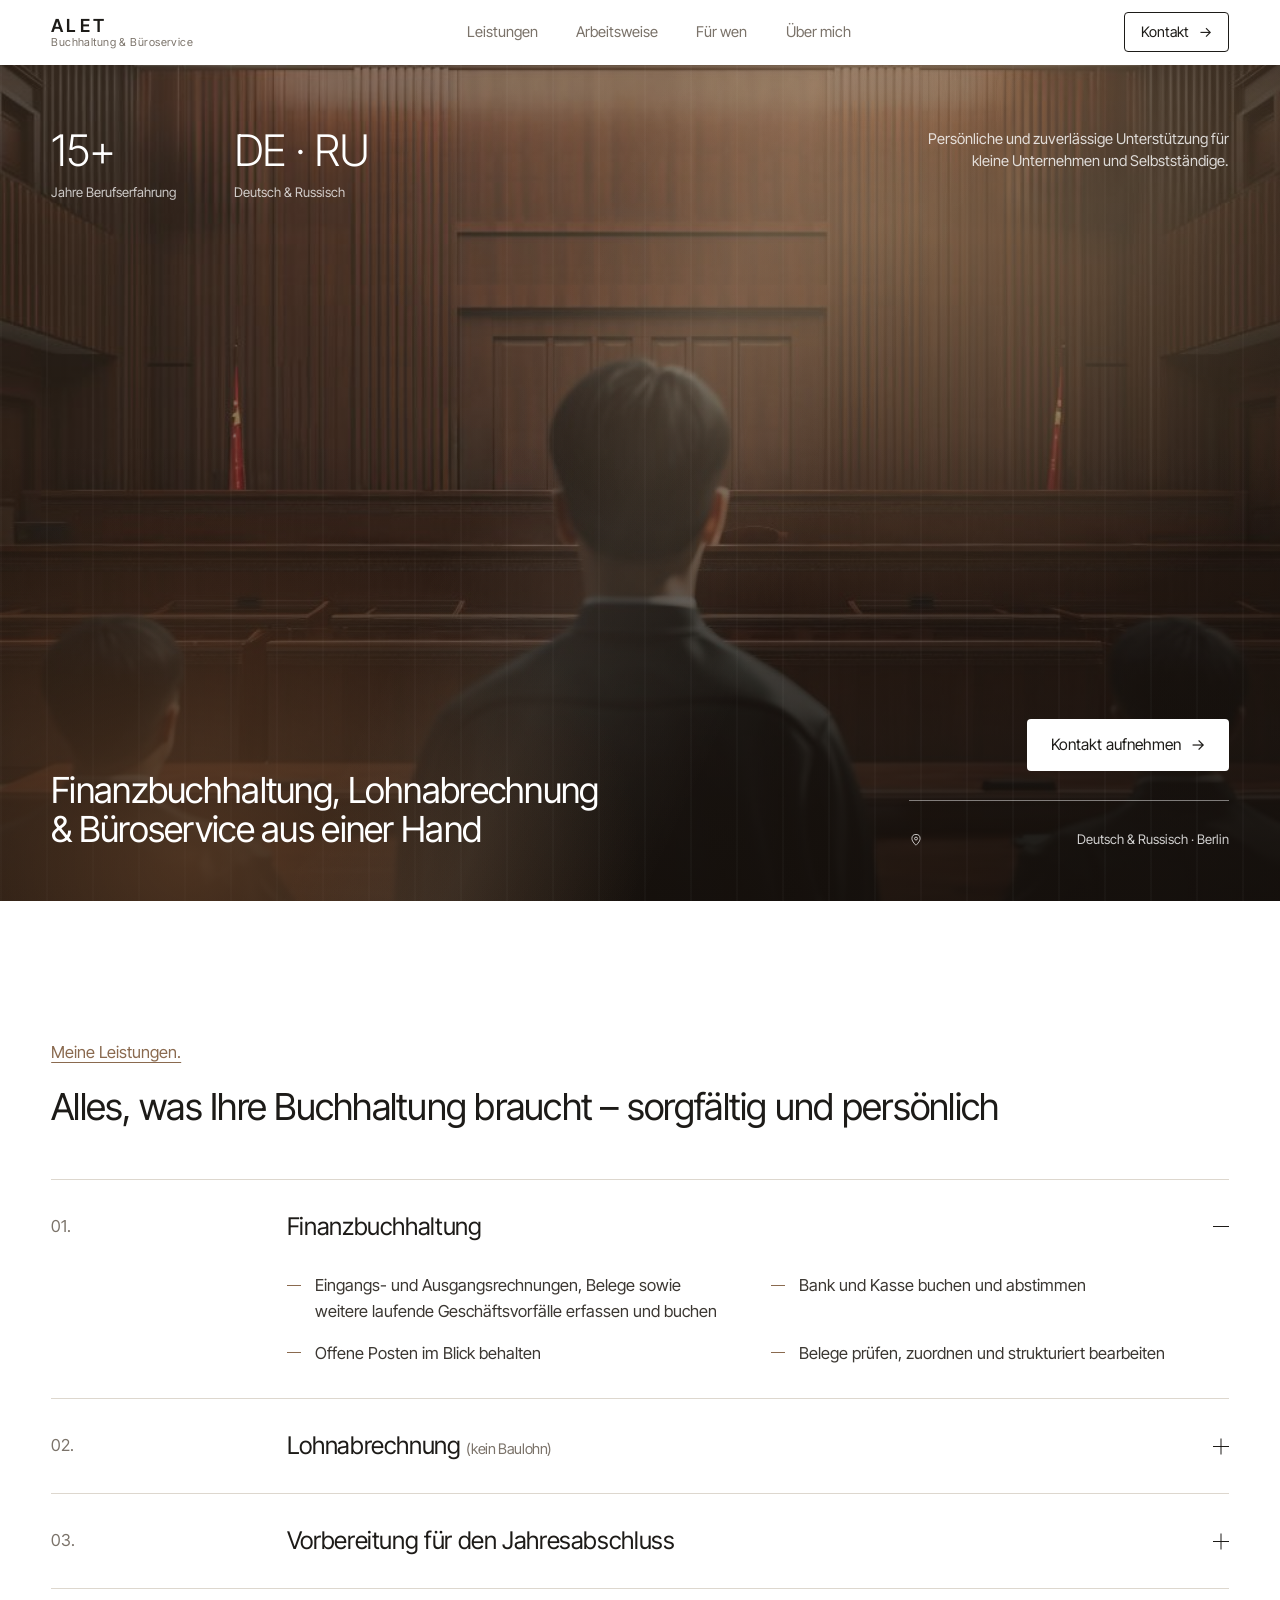
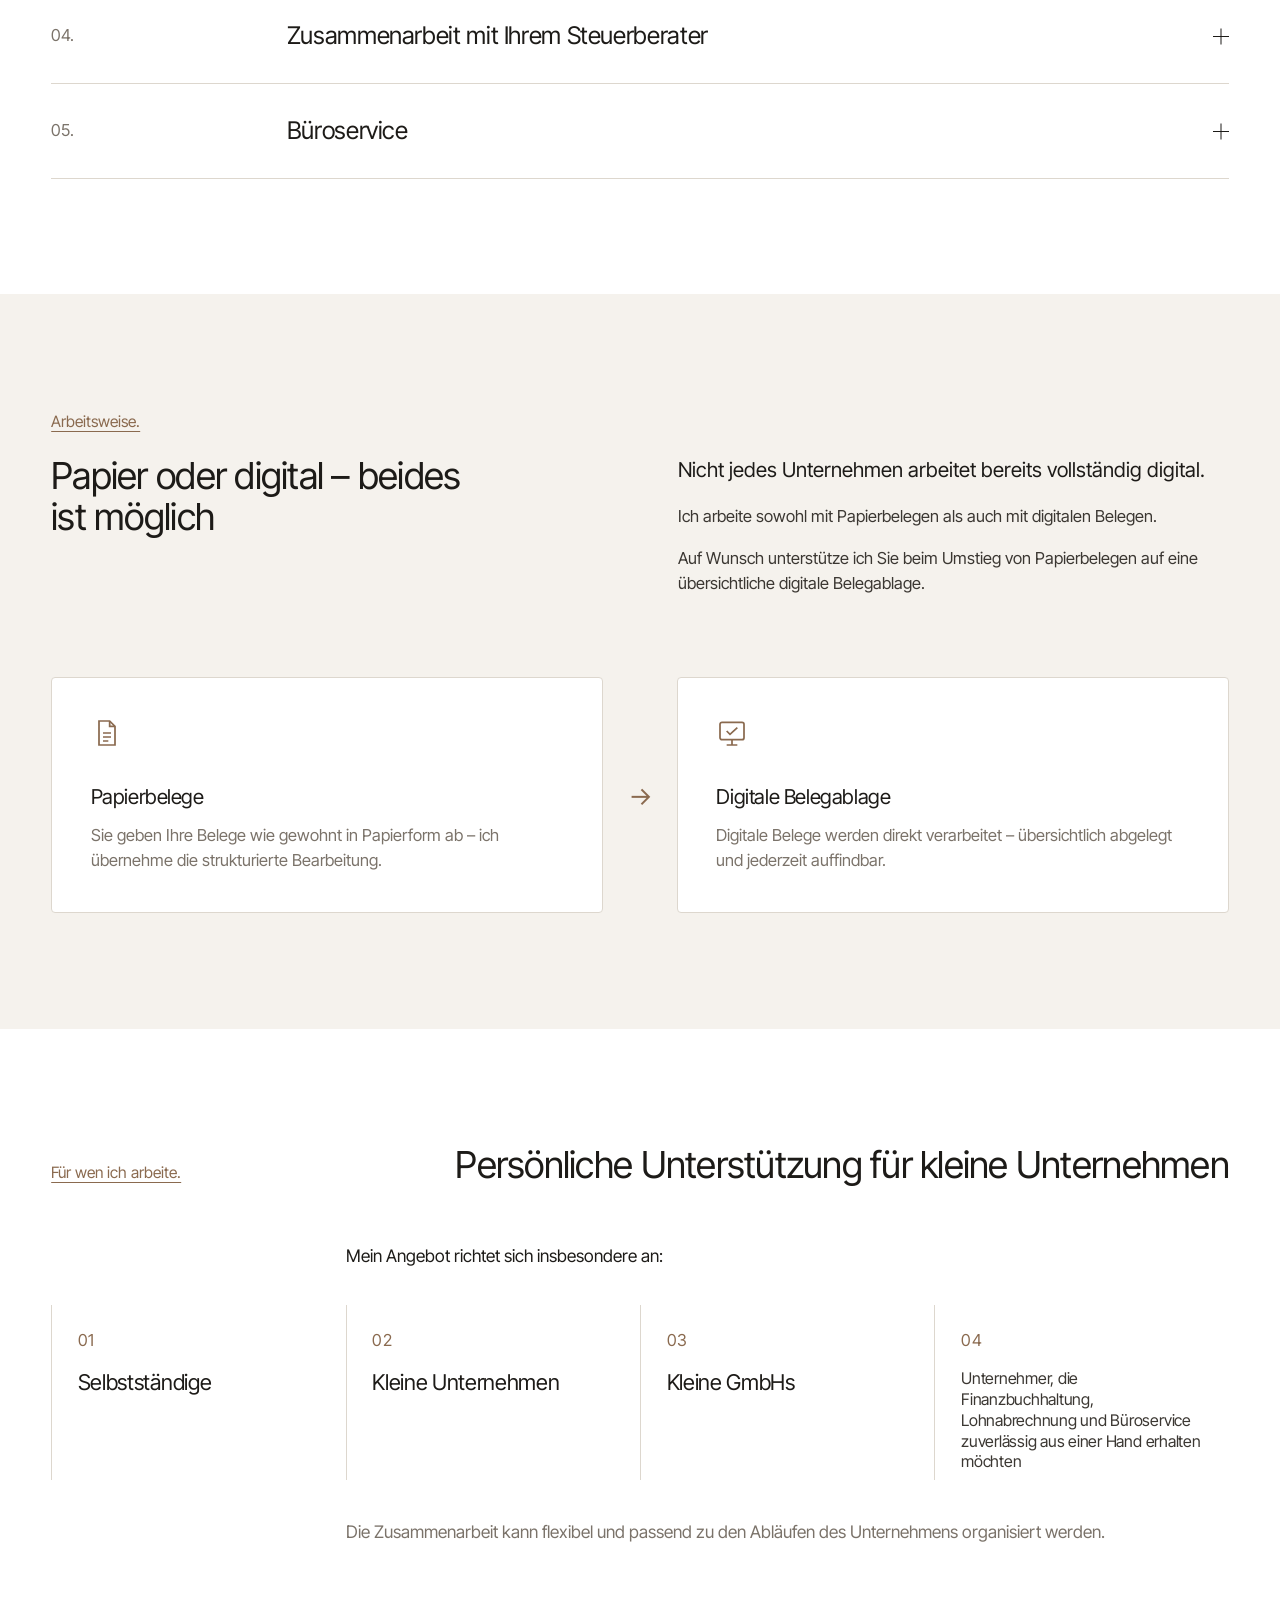
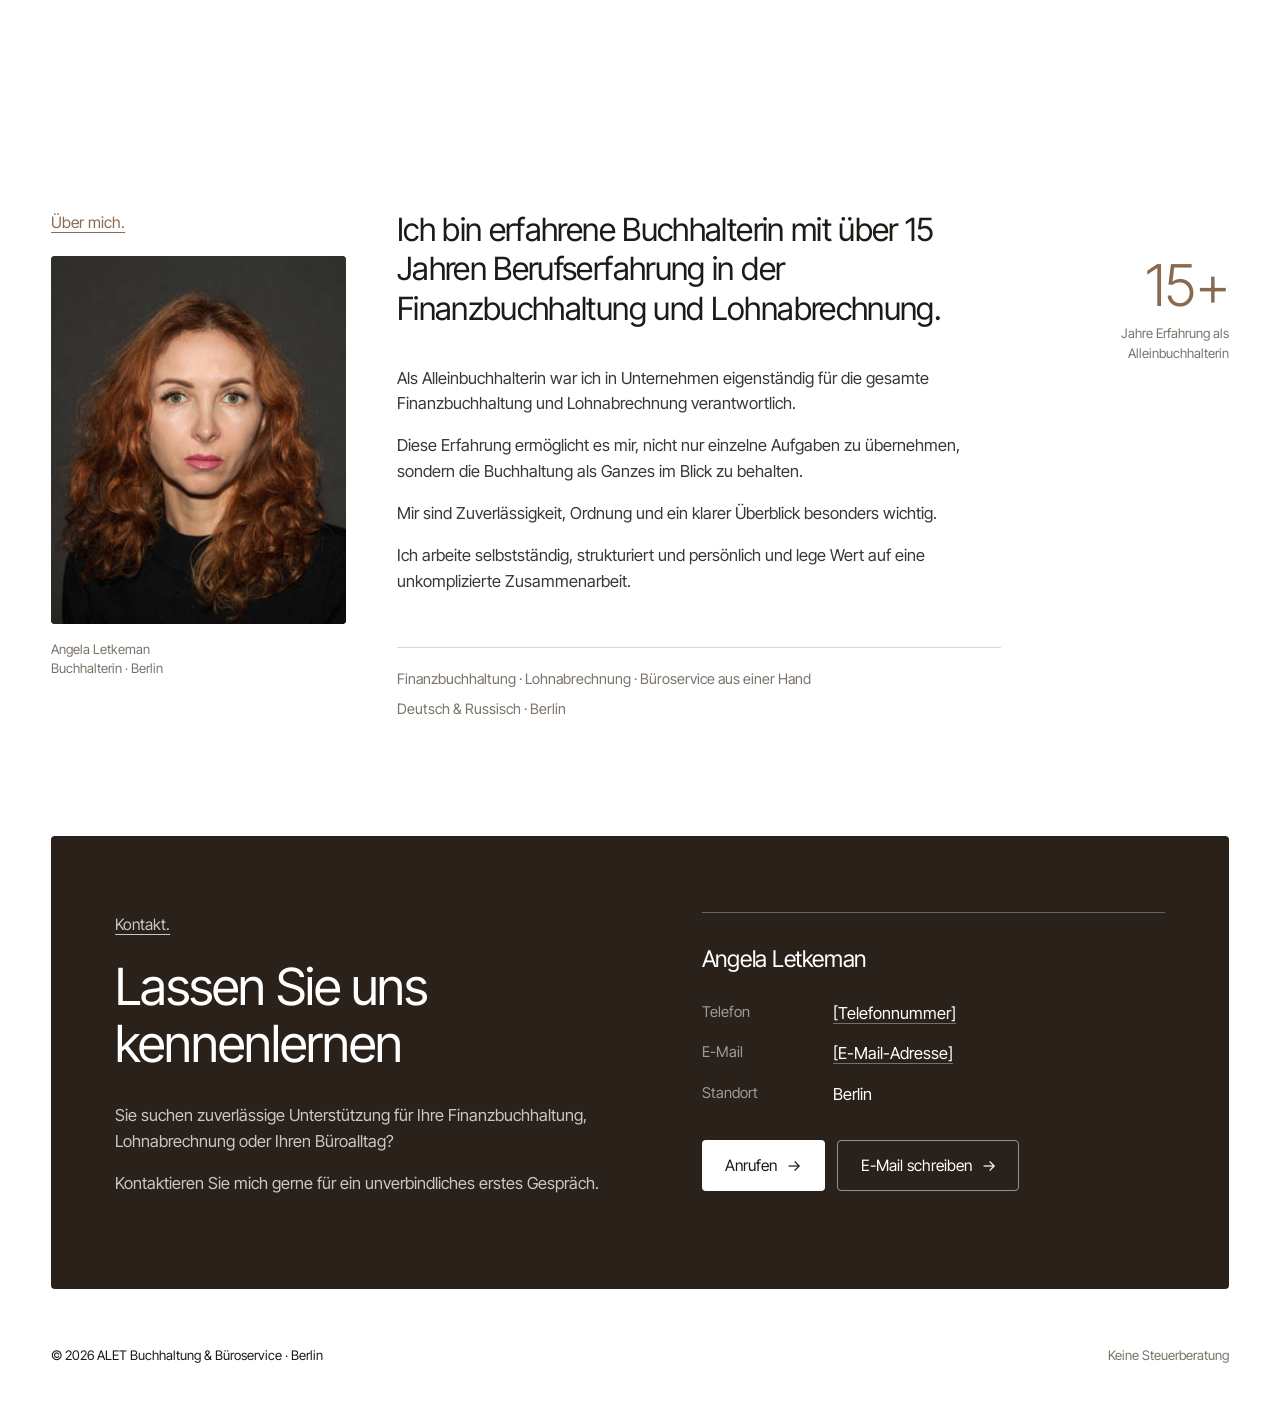
==== commit f86b86e9: "Move ampersand to the second line of the hero heading Co-Authored-By: Claude Sonnet 5.5 <noreply@ant" ====
--- a/index.html
+++ b/index.html
@@ -49,7 +49,7 @@
         </div>
 
         <div class="hero-bottom">
-          <h1>Finanzbuchhaltung, Lohnabrechnung &amp; Büroservice aus einer&nbsp;Hand</h1>
+          <h1>Finanzbuchhaltung, Lohnabrechnung<br>&amp; Büroservice aus einer&nbsp;Hand</h1>
           <div class="hero-aside">
             <a href="#kontakt" class="btn btn-light">Kontakt aufnehmen <span aria-hidden="true">→</span></a>
             <div class="hero-line"></div>
@@ -198,8 +198,9 @@
     <div class="container about">
       <div class="about-side">
         <p class="label">Über mich.</p>
-        <div class="about-portrait" role="img" aria-label="Platz für ein Porträtfoto">
-          <span>AL</span>
+        <div class="about-portrait">
+          <span aria-hidden="true">AL</span>
+          <img src="assets/portrait.jpg" alt="Angela Letkeman, Buchhalterin in Berlin" loading="lazy" onerror="this.remove()">
         </div>
         <p class="small">Angela Letkeman<br>Buchhalterin · Berlin</p>
       </div>
--- a/styles.css
+++ b/styles.css
@@ -132,7 +132,7 @@
 .hero-stats dd { margin: 0.7em 0 0; font-size: 0.8em; color: rgba(255,255,255,.75); }
 .hero-note { max-width: 22em; text-align: right; font-size: 0.9em; color: rgba(255,255,255,.8); line-height: 1.45; }
 .hero-bottom { display: flex; justify-content: space-between; align-items: flex-end; gap: 4vw; }
-.hero h1 { font-size: clamp(36px, 5.6vw, 132px); line-height: 1.04; max-width: 13em; }
+.hero h1 { font-size: clamp(24px, 2.8vw, 66px); line-height: 1.1; max-width: 20em; }
 .hero-aside { width: clamp(280px, 25vw, 520px); flex-shrink: 0; display: flex; flex-direction: column; align-items: flex-end; gap: 1.75em; }
 .hero-line { width: 100%; height: 1px; background: rgba(255,255,255,.45); }
 .hero-meta { display: flex; align-items: center; gap: 8px; font-size: 0.8em; color: rgba(255,255,255,.8); margin: 0; align-self: stretch; justify-content: space-between; }
@@ -253,6 +253,16 @@
   place-items: center;
   margin-bottom: 16px;
   border-radius: var(--radius);
+  position: relative;
+  overflow: hidden;
+}
+.about-portrait img {
+  position: absolute;
+  inset: 0;
+  width: 100%;
+  height: 100%;
+  object-fit: cover;
+  object-position: center 20%;
 }
 .about-portrait span { color: rgba(255,255,255,.55); font-size: clamp(32px, 2.5vw, 56px); letter-spacing: .1em; font-weight: 300; }
 .statement { font-size: clamp(22px, 2.5vw, 54px); line-height: 1.22; letter-spacing: -0.02em; margin-bottom: 1.2em; max-width: 22em; }
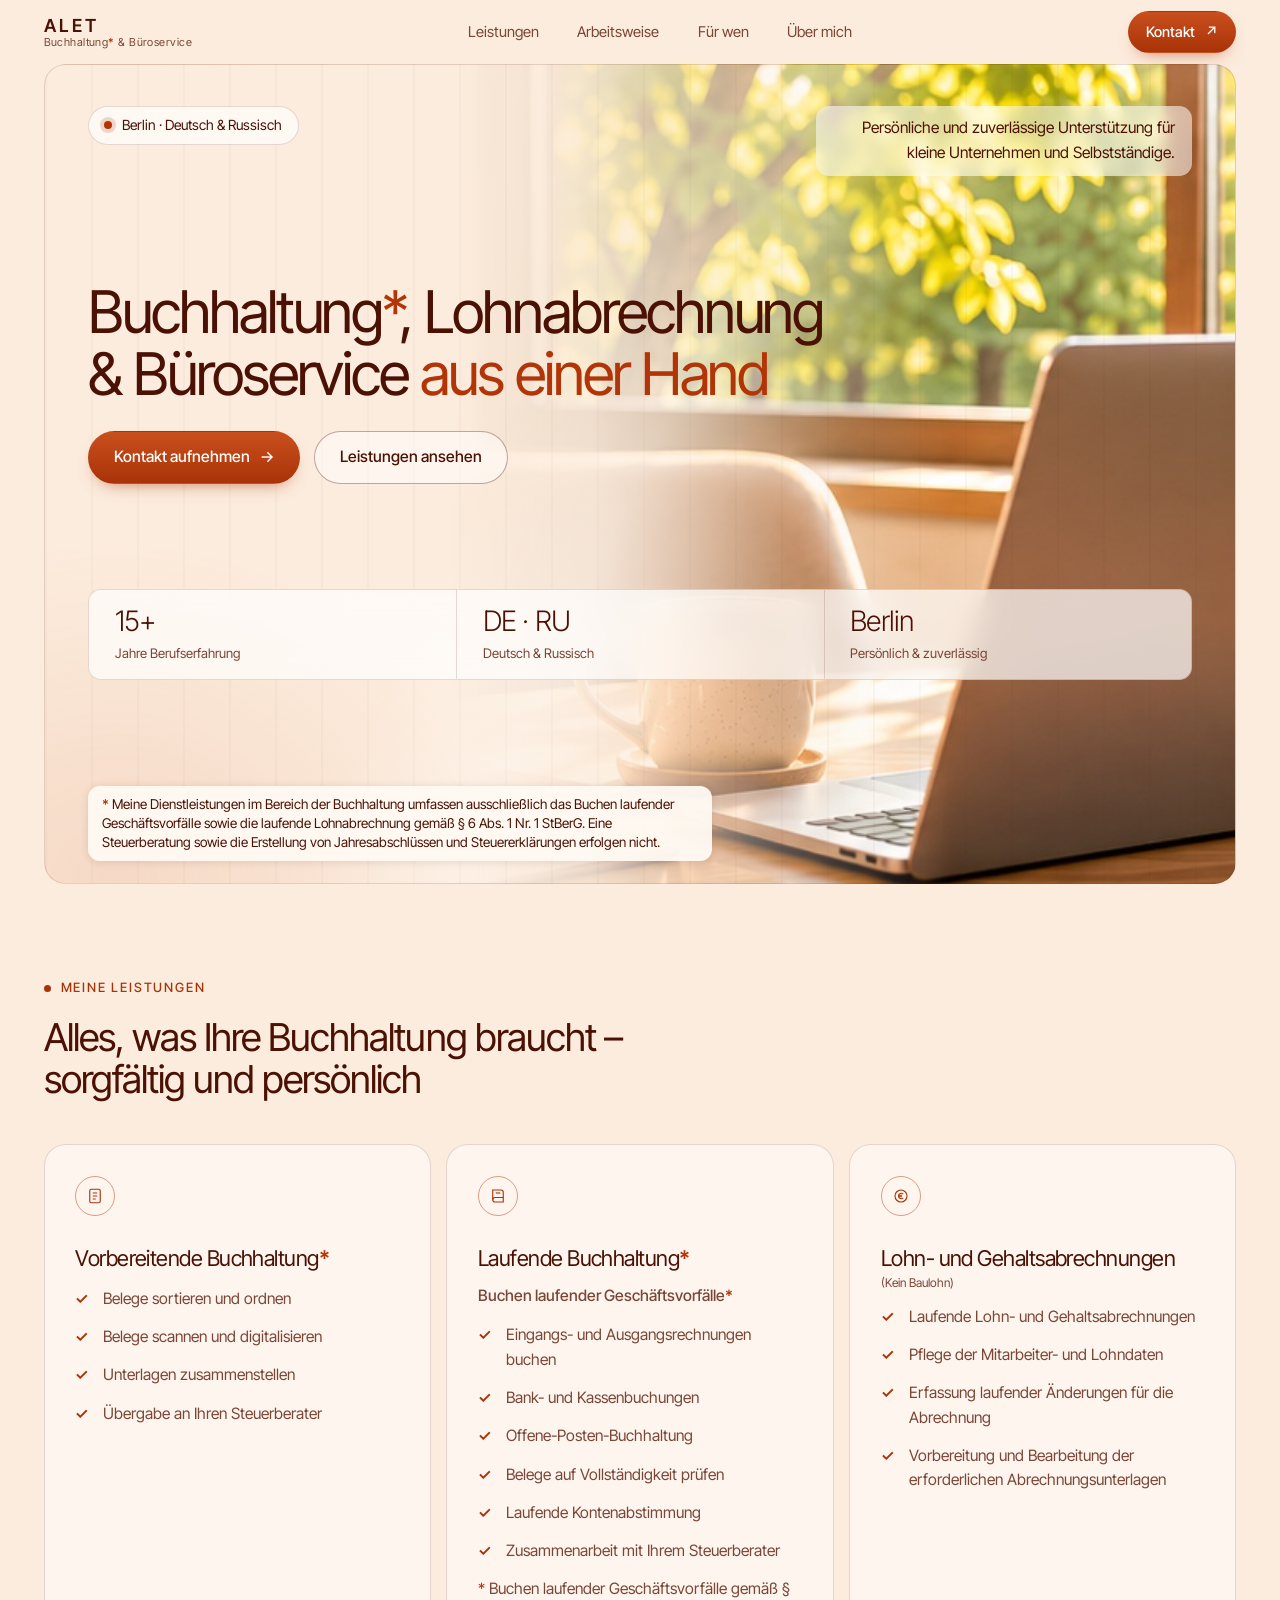
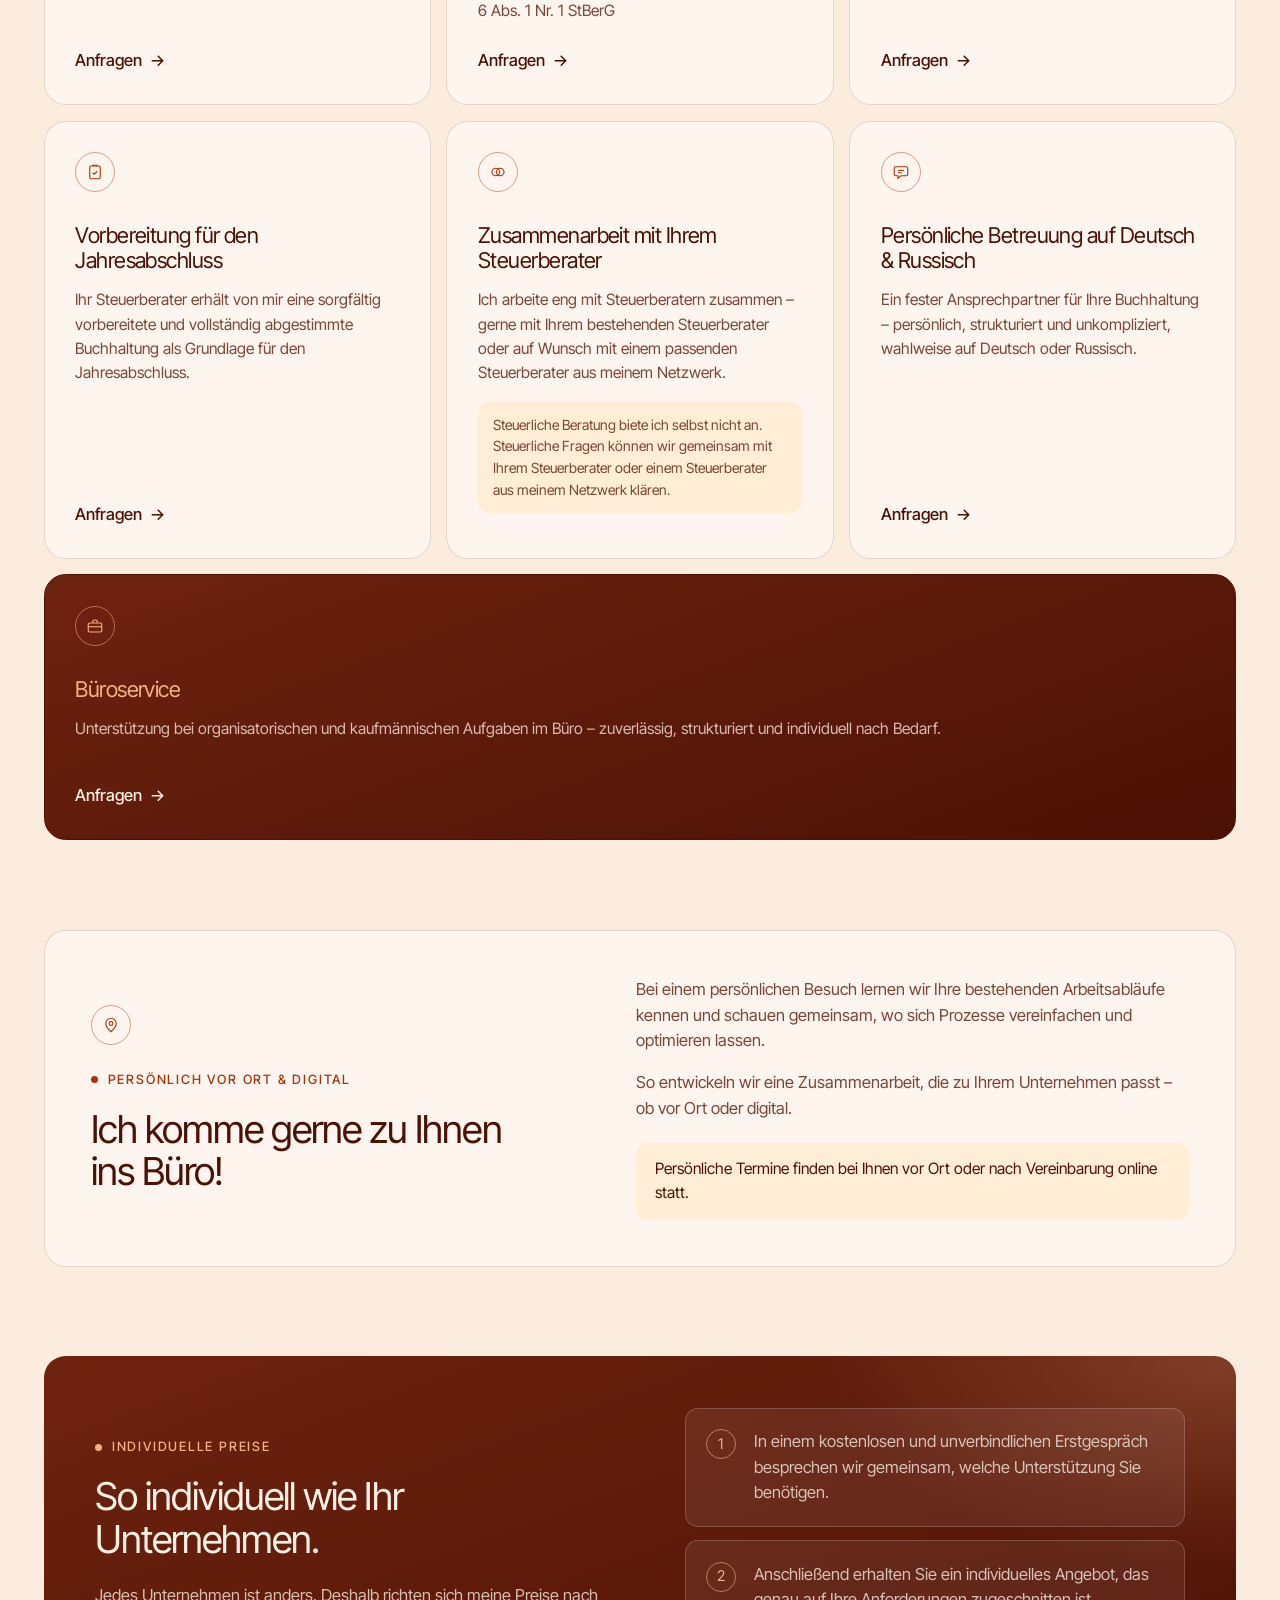
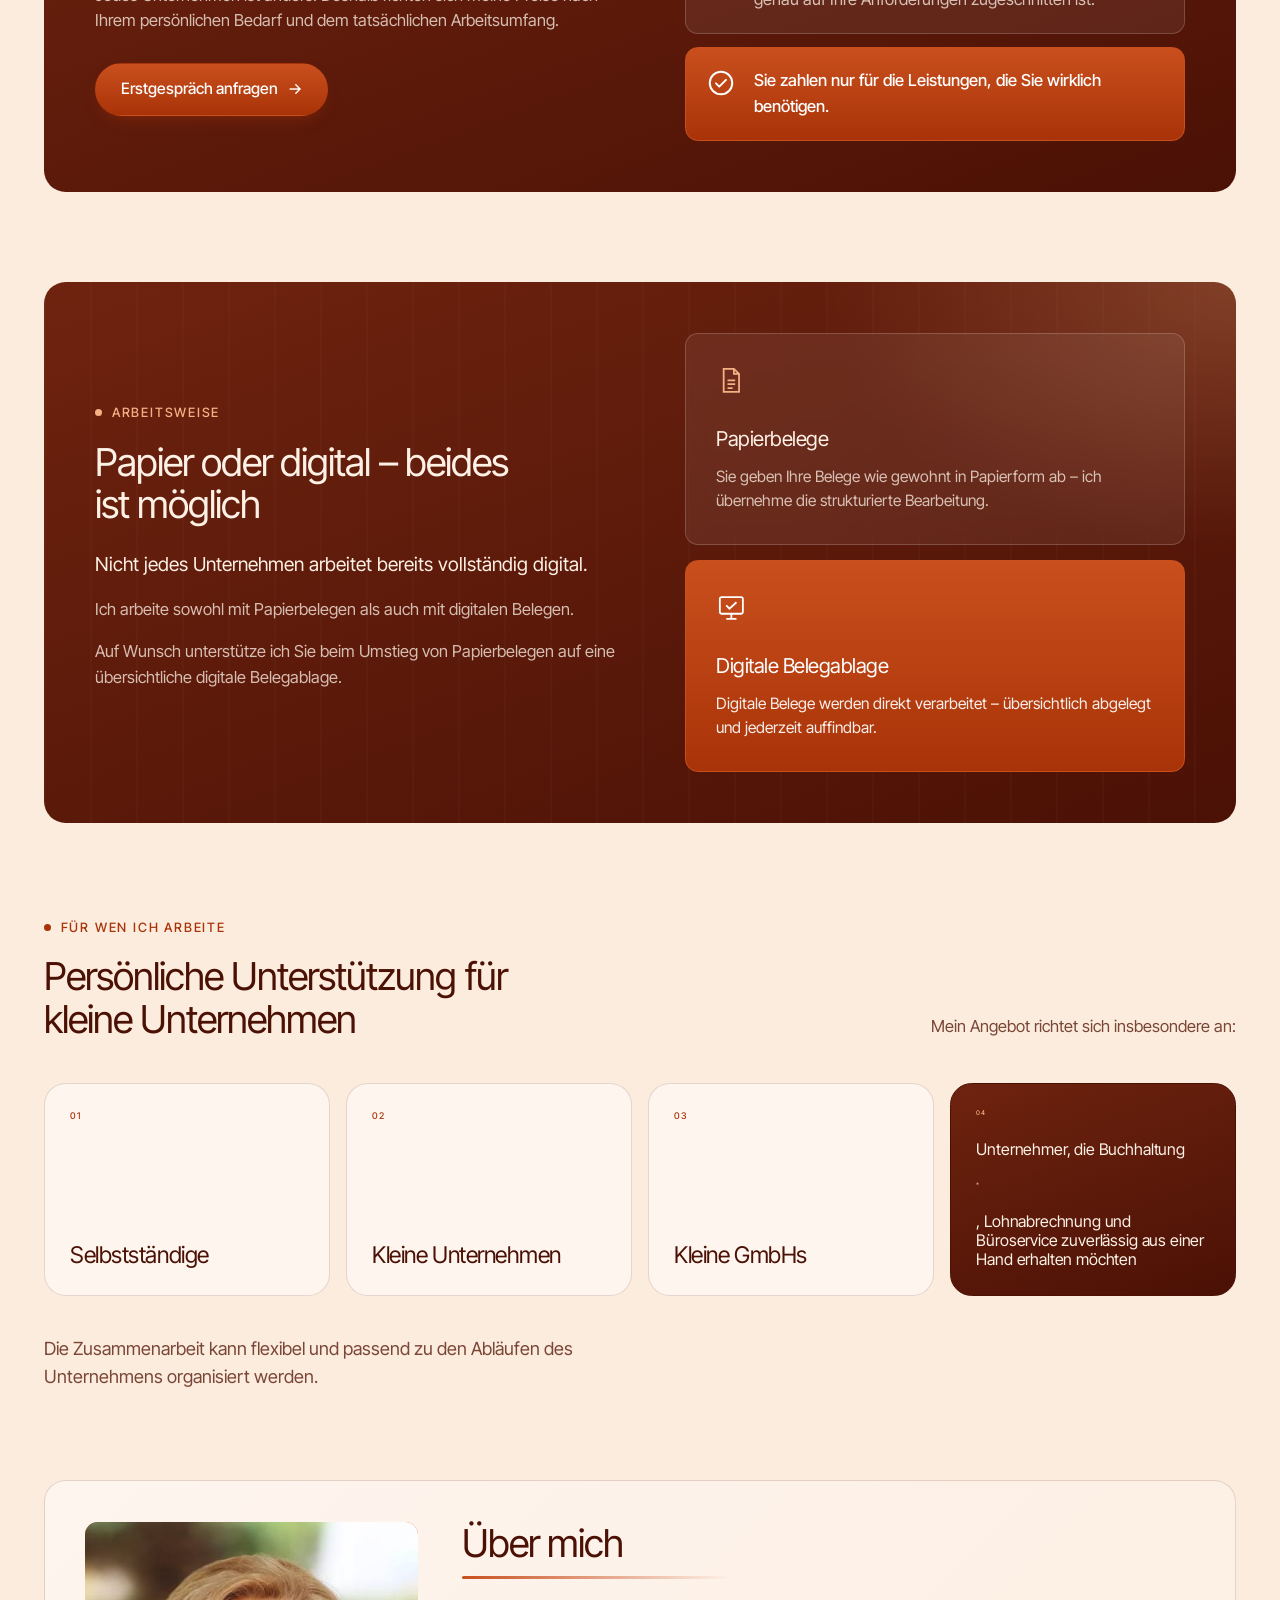
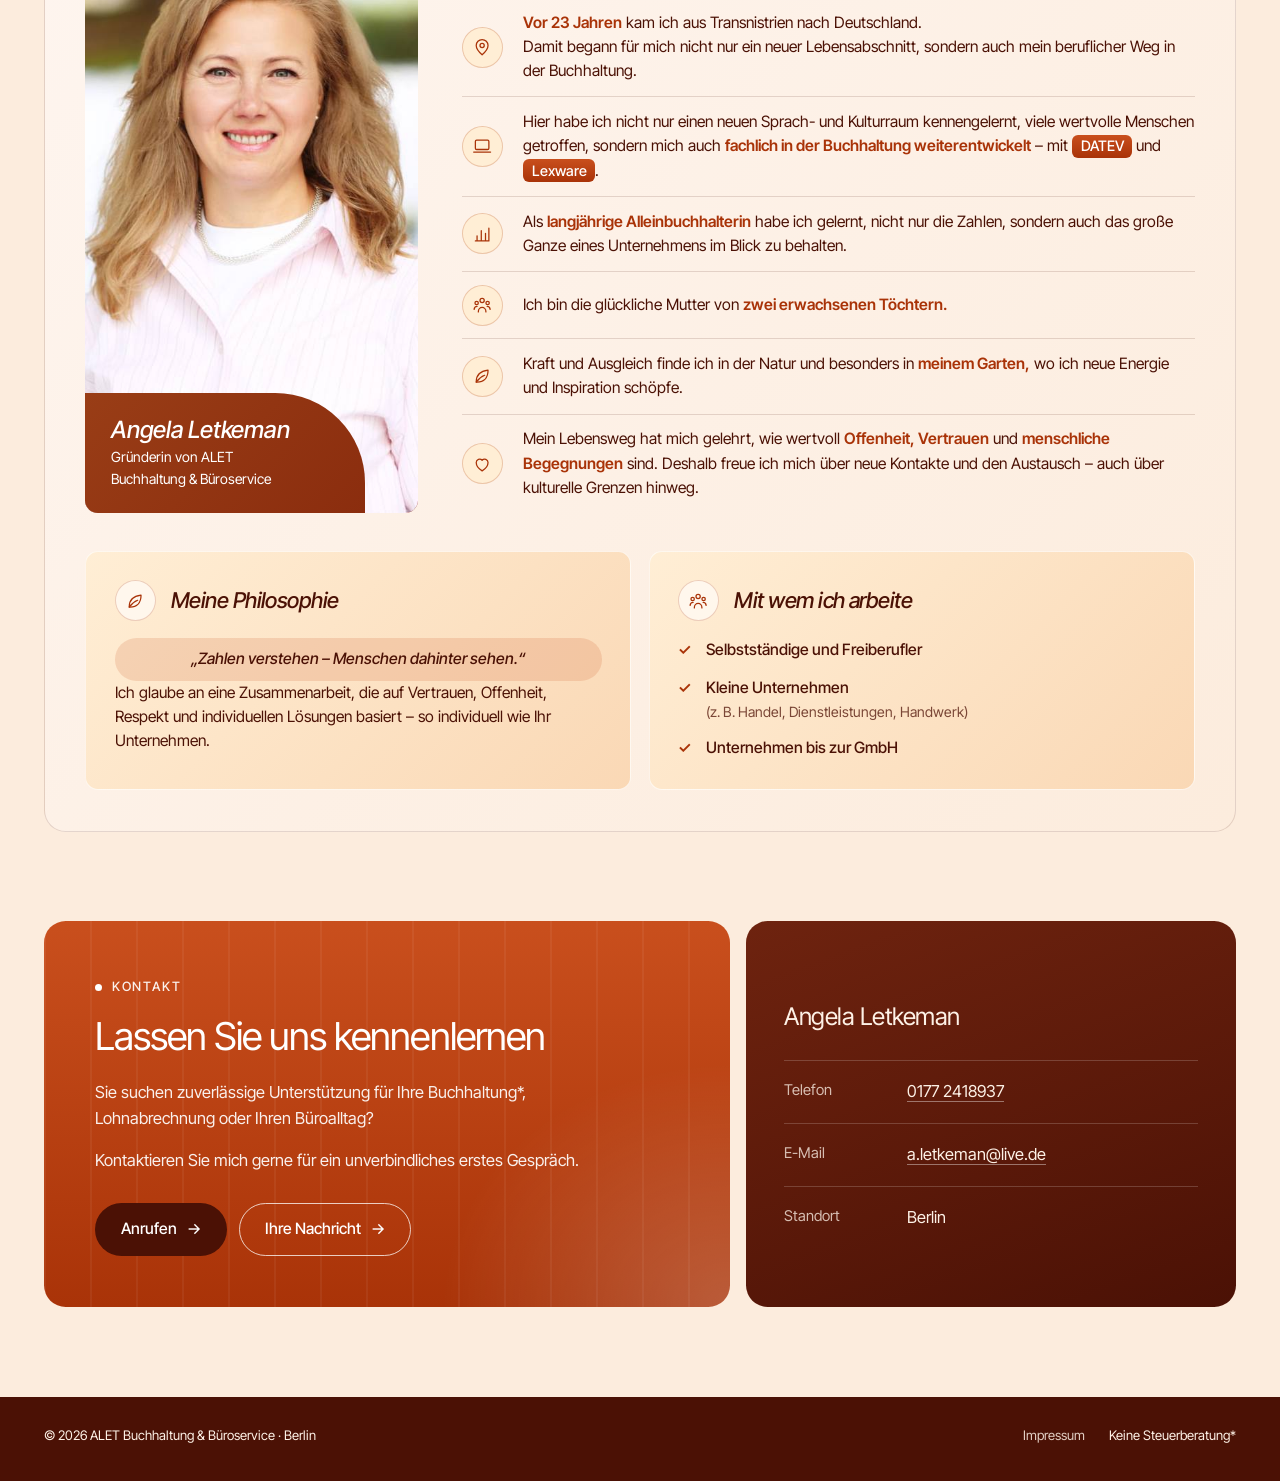
==== commit 0df2cc16: "Root page: use current version (same as index2) instead of the first draft Co-Authored-By: Claude Op" ====
--- a/index.html
+++ b/index.html
@@ -4,19 +4,19 @@
   <meta charset="utf-8">
   <meta name="viewport" content="width=device-width, initial-scale=1">
   <title>ALET Buchhaltung & Büroservice · Berlin</title>
-  <meta name="description" content="Finanzbuchhaltung, Lohnabrechnung und Büroservice aus einer Hand. Persönliche und zuverlässige Unterstützung für kleine Unternehmen und Selbstständige in Berlin – auf Deutsch und Russisch.">
+  <meta name="description" content="Buchhaltung, Lohnabrechnung und Büroservice aus einer Hand. Persönliche und zuverlässige Unterstützung für kleine Unternehmen und Selbstständige in Berlin – auf Deutsch und Russisch.">
   <link rel="preconnect" href="https://fonts.googleapis.com">
   <link rel="preconnect" href="https://fonts.gstatic.com" crossorigin>
-  <link href="https://fonts.googleapis.com/css2?family=Inter+Tight:wght@300;400;500;600&display=swap" rel="stylesheet">
-  <link rel="stylesheet" href="styles.css">
+  <link href="https://fonts.googleapis.com/css2?family=Inter+Tight:ital,wght@0,300;0,400;0,500;0,600;1,500&display=swap" rel="stylesheet">
+  <link rel="stylesheet" href="styles2.css">
 </head>
 <body>
 
 <header class="site-header">
-  <div class="container header-inner">
+  <div class="header-inner">
     <a href="#top" class="logo" aria-label="ALET Buchhaltung & Büroservice – Startseite">
       <span class="logo-mark">ALET</span>
-      <span class="logo-sub">Buchhaltung &amp; Büroservice</span>
+      <span class="logo-sub">Buchhaltung<span class="star">*</span> &amp; Büroservice</span>
     </a>
     <nav class="nav" aria-label="Hauptnavigation">
       <a href="#leistungen">Leistungen</a>
@@ -24,7 +24,7 @@
       <a href="#zielgruppe">Für wen</a>
       <a href="#ueber-mich">Über mich</a>
     </nav>
-    <a href="#kontakt" class="btn btn-outline btn-sm">Kontakt <span aria-hidden="true">→</span></a>
+    <a href="#kontakt" class="btn btn-accent btn-sm">Kontakt <span aria-hidden="true">↗</span></a>
   </div>
 </header>
 
@@ -32,139 +32,187 @@
 
   <!-- БЛОК 1 — ПЕРВЫЙ ЭКРАН -->
   <section class="hero-wrap">
-    <div class="container">
-      <div class="hero">
-        <div class="hero-top">
-          <dl class="hero-stats">
-            <div>
-              <dt>15+</dt>
-              <dd>Jahre Berufserfahrung</dd>
-            </div>
-            <div>
-              <dt>DE · RU</dt>
-              <dd>Deutsch &amp; Russisch</dd>
-            </div>
-          </dl>
-          <p class="hero-note">Persönliche und zuverlässige Unterstützung für kleine Unternehmen und Selbstständige.</p>
-        </div>
-
-        <div class="hero-bottom">
-          <h1>Finanzbuchhaltung, Lohnabrechnung<br>&amp; Büroservice aus einer&nbsp;Hand</h1>
-          <div class="hero-aside">
-            <a href="#kontakt" class="btn btn-light">Kontakt aufnehmen <span aria-hidden="true">→</span></a>
-            <div class="hero-line"></div>
-            <p class="hero-meta">
-              <svg width="14" height="14" viewBox="0 0 24 24" fill="none" stroke="currentColor" stroke-width="1.6" aria-hidden="true"><path d="M12 21s-7-6.2-7-11.5A7 7 0 0 1 19 9.5C19 14.8 12 21 12 21z"/><circle cx="12" cy="9.5" r="2.5"/></svg>
-              Deutsch &amp; Russisch · Berlin
-            </p>
-          </div>
-        </div>
-      </div>
+    <div class="hero">
+      <div class="hero-top">
+        <p class="pill"><span class="dot"></span> Berlin · Deutsch &amp; Russisch</p>
+        <p class="hero-note">Persönliche und zuverlässige Unterstützung für kleine Unternehmen und Selbstständige.</p>
+      </div>
+
+      <div class="hero-main">
+        <h1>Buchhaltung<span class="star">*</span>, Lohnabrechnung<br>&amp; Büroservice <span class="accent">aus einer&nbsp;Hand</span></h1>
+        <div class="hero-actions">
+          <a href="#kontakt" class="btn btn-accent">Kontakt aufnehmen <span aria-hidden="true">→</span></a>
+          <a href="#leistungen" class="btn btn-ghost">Leistungen ansehen</a>
+        </div>
+      </div>
+
+      <dl class="hero-facts">
+        <div><dt>15+</dt><dd>Jahre Berufserfahrung</dd></div>
+        <div><dt>DE · RU</dt><dd>Deutsch &amp; Russisch</dd></div>
+        <div><dt>Berlin</dt><dd>Persönlich &amp; zuverlässig</dd></div>
+      </dl>
+
+      <p class="hero-foot"><span class="star">*</span> Meine Dienstleistungen im Bereich der Buchhaltung umfassen ausschließlich das Buchen laufender Geschäftsvorfälle sowie die laufende Lohnabrechnung gemäß § 6 Abs. 1 Nr. 1 StBerG. Eine Steuerberatung sowie die Erstellung von Jahresabschlüssen und Steuererklärungen erfolgen nicht.</p>
     </div>
   </section>
 
   <!-- БЛОК 2 — LEISTUNGEN -->
-  <section class="section" id="leistungen">
-    <div class="container">
-      <div class="section-head">
-        <p class="label">Meine Leistungen.</p>
+  <section class="section section-light" id="leistungen">
+    <div class="section-head">
+      <div>
+        <p class="eyebrow">Meine Leistungen</p>
         <h2>Alles, was Ihre Buchhaltung braucht – sorgfältig und&nbsp;persönlich</h2>
       </div>
-
-      <div class="services">
-        <details class="service" open>
-          <summary>
-            <span class="service-num">01.</span>
-            <span class="service-title">Finanzbuchhaltung</span>
-            <span class="service-toggle" aria-hidden="true"></span>
-          </summary>
-          <div class="service-body">
-            <ul class="check-list">
-              <li>Eingangs- und Ausgangsrechnungen, Belege sowie weitere laufende Geschäftsvorfälle erfassen und buchen</li>
-              <li>Bank und Kasse buchen und abstimmen</li>
-              <li>Offene Posten im Blick behalten</li>
-              <li>Belege prüfen, zuordnen und strukturiert bearbeiten</li>
-            </ul>
-          </div>
-        </details>
-
-        <details class="service">
-          <summary>
-            <span class="service-num">02.</span>
-            <span class="service-title">Lohnabrechnung <small>(kein Baulohn)</small></span>
-            <span class="service-toggle" aria-hidden="true"></span>
-          </summary>
-          <div class="service-body">
-            <ul class="check-list">
-              <li>Laufende Lohn- und Gehaltsabrechnungen</li>
-              <li>Pflege der Mitarbeiter- und Lohndaten</li>
-              <li>Erfassung laufender Änderungen für die Abrechnung</li>
-              <li>Vorbereitung und Bearbeitung der erforderlichen Abrechnungsunterlagen</li>
-            </ul>
-          </div>
-        </details>
-
-        <details class="service">
-          <summary>
-            <span class="service-num">03.</span>
-            <span class="service-title">Vorbereitung für den Jahresabschluss</span>
-            <span class="service-toggle" aria-hidden="true"></span>
-          </summary>
-          <div class="service-body">
-            <p>Ihr Steuerberater erhält von mir eine sorgfältig vorbereitete und vollständig abgestimmte Buchhaltung als Grundlage für den Jahresabschluss.</p>
-          </div>
-        </details>
-
-        <details class="service">
-          <summary>
-            <span class="service-num">04.</span>
-            <span class="service-title">Zusammenarbeit mit Ihrem Steuerberater</span>
-            <span class="service-toggle" aria-hidden="true"></span>
-          </summary>
-          <div class="service-body">
-            <p>Ich arbeite eng mit Steuerberatern zusammen – gerne mit Ihrem bestehenden Steuerberater oder auf Wunsch mit einem passenden Steuerberater aus meinem Netzwerk.</p>
-            <p class="note">Steuerliche Beratung biete ich selbst nicht an. Steuerliche Fragen können wir gemeinsam mit Ihrem Steuerberater oder einem Steuerberater aus meinem Netzwerk klären.</p>
-          </div>
-        </details>
-
-        <details class="service">
-          <summary>
-            <span class="service-num">05.</span>
-            <span class="service-title">Büroservice</span>
-            <span class="service-toggle" aria-hidden="true"></span>
-          </summary>
-          <div class="service-body">
-            <p>Unterstützung bei organisatorischen und kaufmännischen Aufgaben im Büro – zuverlässig, strukturiert und individuell nach Bedarf.</p>
-          </div>
-        </details>
-      </div>
+    </div>
+
+    <div class="cards">
+      <article class="card">
+        <div class="card-icon" aria-hidden="true">
+          <svg viewBox="0 0 24 24" fill="none" stroke="currentColor" stroke-width="1.5"><rect x="5" y="3" width="14" height="18" rx="2"/><path d="M9 8h6M9 12h6M9 16h4"/></svg>
+        </div>
+        <h3>Vorbereitende Buchhaltung<span class="star">*</span></h3>
+        <ul class="check-list">
+          <li>Belege sortieren und ordnen</li>
+          <li>Belege scannen und digitalisieren</li>
+          <li>Unterlagen zusammenstellen</li>
+          <li>Übergabe an Ihren Steuerberater</li>
+        </ul>
+        <a href="#kontakt" class="card-link">Anfragen <span aria-hidden="true">→</span></a>
+      </article>
+
+      <article class="card">
+        <div class="card-icon" aria-hidden="true">
+          <svg viewBox="0 0 24 24" fill="none" stroke="currentColor" stroke-width="1.5"><path d="M5 4h11a3 3 0 0 1 3 3v13H8a3 3 0 0 1-3-3z"/><path d="M5 17a3 3 0 0 1 3-3h11"/><path d="M9 8h6"/></svg>
+        </div>
+        <h3>Laufende Buchhaltung<span class="star">*</span></h3>
+        <p class="card-sub">Buchen laufender Geschäftsvorfälle<span class="star">*</span></p>
+        <ul class="check-list">
+          <li>Eingangs- und Ausgangsrechnungen buchen</li>
+          <li>Bank- und Kassenbuchungen</li>
+          <li>Offene-Posten-Buchhaltung</li>
+          <li>Belege auf Vollständigkeit prüfen</li>
+          <li>Laufende Kontenabstimmung</li>
+          <li>Zusammenarbeit mit Ihrem Steuerberater</li>
+        </ul>
+        <p class="card-fn"><span class="star">*</span> Buchen laufender Geschäftsvorfälle gemäß § 6 Abs. 1 Nr. 1 StBerG</p>
+        <a href="#kontakt" class="card-link">Anfragen <span aria-hidden="true">→</span></a>
+      </article>
+
+      <article class="card">
+        <div class="card-icon" aria-hidden="true">
+          <svg viewBox="0 0 24 24" fill="none" stroke="currentColor" stroke-width="1.5"><circle cx="12" cy="12" r="8"/><path d="M14.9 9.5A3.6 3.6 0 1 0 14.9 14.5"/><path d="M8.6 11h4.8M8.6 13h4.8"/></svg>
+        </div>
+        <h3>Lohn- und Gehaltsabrechnungen <small>(Kein Baulohn)</small></h3>
+        <ul class="check-list">
+          <li>Laufende Lohn- und Gehaltsabrechnungen</li>
+          <li>Pflege der Mitarbeiter- und Lohndaten</li>
+          <li>Erfassung laufender Änderungen für die Abrechnung</li>
+          <li>Vorbereitung und Bearbeitung der erforderlichen Abrechnungsunterlagen</li>
+        </ul>
+        <a href="#kontakt" class="card-link">Anfragen <span aria-hidden="true">→</span></a>
+      </article>
+
+      <article class="card">
+        <div class="card-icon" aria-hidden="true">
+          <svg viewBox="0 0 24 24" fill="none" stroke="currentColor" stroke-width="1.5"><rect x="5" y="4" width="14" height="17" rx="2"/><path d="M9 4V3h6v1"/><path d="m9 13 2 2 4-4"/></svg>
+        </div>
+        <h3>Vorbereitung für den Jahresabschluss</h3>
+        <p>Ihr Steuerberater erhält von mir eine sorgfältig vorbereitete und vollständig abgestimmte Buchhaltung als Grundlage für den Jahresabschluss.</p>
+        <a href="#kontakt" class="card-link">Anfragen <span aria-hidden="true">→</span></a>
+      </article>
+
+      <article class="card">
+        <div class="card-icon" aria-hidden="true">
+          <svg viewBox="0 0 24 24" fill="none" stroke="currentColor" stroke-width="1.5"><circle cx="9" cy="12" r="5"/><circle cx="15" cy="12" r="5"/></svg>
+        </div>
+        <h3>Zusammenarbeit mit Ihrem Steuerberater</h3>
+        <p>Ich arbeite eng mit Steuerberatern zusammen – gerne mit Ihrem bestehenden Steuerberater oder auf Wunsch mit einem passenden Steuerberater aus meinem Netzwerk.</p>
+        <p class="note">Steuerliche Beratung biete ich selbst nicht an. Steuerliche Fragen können wir gemeinsam mit Ihrem Steuerberater oder einem Steuerberater aus meinem Netzwerk klären.</p>
+      </article>
+
+      <article class="card">
+        <div class="card-icon" aria-hidden="true">
+          <svg viewBox="0 0 24 24" fill="none" stroke="currentColor" stroke-width="1.5"><path d="M5 5h14a2 2 0 0 1 2 2v8a2 2 0 0 1-2 2h-7l-4 3.5V17H5a2 2 0 0 1-2-2V7a2 2 0 0 1 2-2z"/><path d="M8 10h8M8 13h5"/></svg>
+        </div>
+        <h3>Persönliche Betreuung auf Deutsch &amp; Russisch</h3>
+        <p>Ein fester Ansprechpartner für Ihre Buchhaltung – persönlich, strukturiert und unkompliziert, wahlweise auf Deutsch oder Russisch.</p>
+        <a href="#kontakt" class="card-link">Anfragen <span aria-hidden="true">→</span></a>
+      </article>
+
+      <article class="card card-dark">
+        <div class="card-icon" aria-hidden="true">
+          <svg viewBox="0 0 24 24" fill="none" stroke="currentColor" stroke-width="1.5"><rect x="3" y="8" width="18" height="12" rx="2"/><path d="M9 8V6a2 2 0 0 1 2-2h2a2 2 0 0 1 2 2v2"/><path d="M3 13h18"/></svg>
+        </div>
+        <h3>Büroservice</h3>
+        <p>Unterstützung bei organisatorischen und kaufmännischen Aufgaben im Büro – zuverlässig, strukturiert und individuell nach Bedarf.</p>
+        <a href="#kontakt" class="card-link">Anfragen <span aria-hidden="true">→</span></a>
+      </article>
+    </div>
+  </section>
+
+  <!-- ПЕРСОНАЛЬНО НА МЕСТЕ И ОНЛАЙН -->
+  <section class="panel-wrap section-light" id="vor-ort">
+    <div class="onsite">
+      <div class="onsite-head">
+        <div class="card-icon" aria-hidden="true">
+          <svg viewBox="0 0 24 24" fill="none" stroke="currentColor" stroke-width="1.5"><path d="M12 21s-7-6.1-7-11a7 7 0 0 1 14 0c0 4.9-7 11-7 11z"/><circle cx="12" cy="10" r="2.5"/></svg>
+        </div>
+        <p class="eyebrow">Persönlich vor Ort &amp; digital</p>
+        <h2>Ich komme gerne zu Ihnen ins&nbsp;Büro!</h2>
+      </div>
+      <div class="onsite-text">
+        <p>Bei einem persönlichen Besuch lernen wir Ihre bestehenden Arbeitsabläufe kennen und schauen gemeinsam, wo sich Prozesse vereinfachen und optimieren lassen.</p>
+        <p>So entwickeln wir eine Zusammenarbeit, die zu Ihrem Unternehmen passt – ob vor Ort oder digital.</p>
+        <p class="onsite-note">Persönliche Termine finden bei Ihnen vor Ort oder nach Vereinbarung online statt.</p>
+      </div>
+    </div>
+  </section>
+
+  <!-- ИНДИВИДУАЛЬНЫЕ ЦЕНЫ -->
+  <section class="panel-wrap section-light" id="preise">
+    <div class="price">
+      <div class="price-main">
+        <p class="eyebrow">Individuelle Preise</p>
+        <h2>So individuell wie Ihr Unternehmen.</h2>
+        <p>Jedes Unternehmen ist anders. Deshalb richten sich meine Preise nach Ihrem persönlichen Bedarf und dem tatsächlichen Arbeitsumfang.</p>
+        <a href="#kontakt" class="btn btn-accent">Erstgespräch anfragen <span aria-hidden="true">→</span></a>
+      </div>
+      <ol class="price-steps">
+        <li>
+          <span class="step-n" aria-hidden="true">1</span>
+          <p>In einem kostenlosen und unverbindlichen Erstgespräch besprechen wir gemeinsam, welche Unterstützung Sie benötigen.</p>
+        </li>
+        <li>
+          <span class="step-n" aria-hidden="true">2</span>
+          <p>Anschließend erhalten Sie ein individuelles Angebot, das genau auf Ihre Anforderungen zugeschnitten ist.</p>
+        </li>
+        <li class="price-key">
+          <svg viewBox="0 0 24 24" fill="none" stroke="currentColor" stroke-width="1.6" stroke-linecap="round" stroke-linejoin="round" aria-hidden="true"><circle cx="12" cy="12" r="9"/><path d="m8 12.3 2.6 2.6L16 9.5"/></svg>
+          <p>Sie zahlen nur für die Leistungen, die Sie wirklich benötigen.</p>
+        </li>
+      </ol>
     </div>
   </section>
 
   <!-- БЛОК 3 — PAPIER ODER DIGITAL -->
-  <section class="section section-tint" id="arbeitsweise">
-    <div class="container">
-      <div class="split">
-        <div>
-          <p class="label">Arbeitsweise.</p>
-          <h2>Papier oder digital – beides ist&nbsp;möglich</h2>
-        </div>
-        <div class="split-text">
-          <p class="lead">Nicht jedes Unternehmen arbeitet bereits vollständig digital.</p>
-          <p>Ich arbeite sowohl mit Papierbelegen als auch mit digitalen Belegen.</p>
-          <p>Auf Wunsch unterstütze ich Sie beim Umstieg von Papierbelegen auf eine übersichtliche digitale Belegablage.</p>
-        </div>
+  <section class="panel-wrap section-light" id="arbeitsweise">
+    <div class="panel">
+      <div class="panel-text">
+        <p class="eyebrow">Arbeitsweise</p>
+        <h2>Papier oder digital – beides ist&nbsp;möglich</h2>
+        <p class="lead">Nicht jedes Unternehmen arbeitet bereits vollständig digital.</p>
+        <p>Ich arbeite sowohl mit Papierbelegen als auch mit digitalen Belegen.</p>
+        <p>Auf Wunsch unterstütze ich Sie beim Umstieg von Papierbelegen auf eine übersichtliche digitale Belegablage.</p>
       </div>
 
       <div class="format-cards">
         <article class="format-card">
-          <svg width="32" height="32" viewBox="0 0 24 24" fill="none" stroke="currentColor" stroke-width="1.3" aria-hidden="true"><path d="M6 3h8l4 4v14H6z"/><path d="M14 3v4h4"/><path d="M9 12h6M9 15h6M9 18h4"/></svg>
+          <svg viewBox="0 0 24 24" fill="none" stroke="currentColor" stroke-width="1.4" aria-hidden="true"><path d="M6 3h8l4 4v14H6z"/><path d="M14 3v4h4"/><path d="M9 12h6M9 15h6M9 18h4"/></svg>
           <h3>Papierbelege</h3>
           <p>Sie geben Ihre Belege wie gewohnt in Papierform ab – ich übernehme die strukturierte Bearbeitung.</p>
         </article>
-        <div class="format-arrow" aria-hidden="true">→</div>
-        <article class="format-card">
-          <svg width="32" height="32" viewBox="0 0 24 24" fill="none" stroke="currentColor" stroke-width="1.3" aria-hidden="true"><rect x="3" y="4" width="18" height="13" rx="1.5"/><path d="M8 21h8M12 17v4"/><path d="M8 10.5l2.5 2.5L16 8"/></svg>
+        <article class="format-card format-card-accent">
+          <svg viewBox="0 0 24 24" fill="none" stroke="currentColor" stroke-width="1.4" aria-hidden="true"><rect x="3" y="4" width="18" height="13" rx="1.5"/><path d="M8 21h8M12 17v4"/><path d="M8 10.5l2.5 2.5L16 8"/></svg>
           <h3>Digitale Belegablage</h3>
           <p>Digitale Belege werden direkt verarbeitet – übersichtlich abgelegt und jederzeit auffindbar.</p>
         </article>
@@ -173,106 +221,203 @@
   </section>
 
   <!-- БЛОК 4 — FÜR WEN ICH ARBEITE -->
-  <section class="section" id="zielgruppe">
-    <div class="container">
-      <div class="section-head-row">
-        <p class="label">Für wen ich arbeite.</p>
+  <section class="section section-light" id="zielgruppe">
+    <div class="section-head">
+      <div>
+        <p class="eyebrow">Für wen ich arbeite</p>
         <h2>Persönliche Unterstützung für kleine&nbsp;Unternehmen</h2>
       </div>
-
-      <p class="intro grid-offset">Mein Angebot richtet sich insbesondere an:</p>
-
-      <ul class="audience">
-        <li><span>01</span>Selbstständige</li>
-        <li><span>02</span>Kleine Unternehmen</li>
-        <li><span>03</span>Kleine GmbHs</li>
-        <li><span>04</span>Unternehmer, die Finanzbuchhaltung, Lohnabrechnung und Büroservice zuverlässig aus einer Hand erhalten möchten</li>
-      </ul>
-
-      <p class="intro grid-offset muted">Die Zusammenarbeit kann flexibel und passend zu den Abläufen des Unternehmens organisiert werden.</p>
-    </div>
+      <p class="section-intro">Mein Angebot richtet sich insbesondere an:</p>
+    </div>
+
+    <ul class="audience">
+      <li><span>01</span>Selbstständige</li>
+      <li><span>02</span>Kleine Unternehmen</li>
+      <li><span>03</span>Kleine GmbHs</li>
+      <li class="audience-wide"><span>04</span>Unternehmer, die Buchhaltung<span class="star">*</span>, Lohnabrechnung und Büroservice zuverlässig aus einer Hand erhalten möchten</li>
+    </ul>
+
+    <p class="closing">Die Zusammenarbeit kann flexibel und passend zu den Abläufen des Unternehmens organisiert werden.</p>
   </section>
 
   <!-- БЛОК 5 — ÜBER MICH -->
-  <section class="section" id="ueber-mich">
-    <div class="container about">
-      <div class="about-side">
-        <p class="label">Über mich.</p>
-        <div class="about-portrait">
-          <span aria-hidden="true">AL</span>
-          <img src="assets/portrait.jpg" alt="Angela Letkeman, Buchhalterin in Berlin" loading="lazy" onerror="this.remove()">
-        </div>
-        <p class="small">Angela Letkeman<br>Buchhalterin · Berlin</p>
-      </div>
-
-      <div class="about-main">
-        <p class="statement">Ich bin erfahrene Buchhalterin mit über 15 Jahren Berufserfahrung in der Finanzbuchhaltung und Lohnabrechnung.</p>
-        <div class="about-text">
-          <p>Als Alleinbuchhalterin war ich in Unternehmen eigenständig für die gesamte Finanzbuchhaltung und Lohnabrechnung verantwortlich.</p>
-          <p>Diese Erfahrung ermöglicht es mir, nicht nur einzelne Aufgaben zu übernehmen, sondern die Buchhaltung als Ganzes im Blick zu behalten.</p>
-          <p>Mir sind Zuverlässigkeit, Ordnung und ein klarer Überblick besonders wichtig.</p>
-          <p>Ich arbeite selbstständig, strukturiert und persönlich und lege Wert auf eine unkomplizierte Zusammenarbeit.</p>
-        </div>
-        <div class="about-foot">
-          <span>Finanzbuchhaltung · Lohnabrechnung · Büroservice aus einer Hand</span>
-          <span>Deutsch &amp; Russisch · Berlin</span>
-        </div>
-      </div>
-
-      <div class="about-stat">
-        <p class="stat-num">15+</p>
-        <p class="small">Jahre Erfahrung als Alleinbuchhalterin</p>
+  <section class="panel-wrap section-light" id="ueber-mich">
+    <div class="about2">
+      <figure class="about2-photo">
+        <img src="assets/portrait.jpg" alt="Angela Letkeman, Gründerin von ALET Buchhaltung &amp; Büroservice" loading="lazy">
+        <figcaption class="nameplate">
+          <span class="sig">Angela Letkeman</span>
+          <span>Gründerin von ALET<br>Buchhaltung &amp; Büroservice</span>
+        </figcaption>
+      </figure>
+
+      <div class="about2-body">
+        <h2>Über mich</h2>
+        <ul class="about2-list">
+          <li>
+            <span class="badge" aria-hidden="true"><svg viewBox="0 0 24 24" fill="none" stroke="currentColor" stroke-width="1.5" stroke-linecap="round" stroke-linejoin="round"><path d="M12 21s-7-6.1-7-11a7 7 0 0 1 14 0c0 4.9-7 11-7 11z"/><circle cx="12" cy="10" r="2.5"/></svg></span>
+            <p><strong>Vor 23 Jahren</strong> kam ich aus Transnistrien nach Deutschland.<br class="m-gap">Damit begann für mich nicht nur ein neuer Lebensabschnitt, sondern auch mein beruflicher Weg in der Buchhaltung.</p>
+          </li>
+          <li>
+            <span class="badge" aria-hidden="true"><svg viewBox="0 0 24 24" fill="none" stroke="currentColor" stroke-width="1.5" stroke-linecap="round" stroke-linejoin="round"><rect x="4" y="5" width="16" height="11" rx="1.5"/><path d="M2 19h20"/></svg></span>
+            <p>Hier habe ich nicht nur einen neuen Sprach- und Kulturraum kennengelernt, viele wertvolle Menschen getroffen, sondern mich auch <strong>fachlich in der Buchhaltung weiterentwickelt</strong> – mit <span class="chip">DATEV</span> und <span class="chip">Lexware</span>.</p>
+          </li>
+          <li>
+            <span class="badge" aria-hidden="true"><svg viewBox="0 0 24 24" fill="none" stroke="currentColor" stroke-width="1.5" stroke-linecap="round" stroke-linejoin="round"><path d="M4 20h16M6 20v-6M11 20V8M16 20v-9M20 20V5"/></svg></span>
+            <p>Als <strong>langjährige Alleinbuchhalterin</strong> habe ich gelernt, nicht nur die Zahlen, sondern auch das große Ganze eines Unternehmens im Blick zu behalten.</p>
+          </li>
+          <li>
+            <span class="badge" aria-hidden="true"><svg viewBox="0 0 24 24" fill="none" stroke="currentColor" stroke-width="1.5" stroke-linecap="round" stroke-linejoin="round"><circle cx="12" cy="6.5" r="2.5"/><circle cx="5.5" cy="9.5" r="2"/><circle cx="18.5" cy="9.5" r="2"/><path d="M7.5 20c0-3 2-5.2 4.5-5.2s4.5 2.2 4.5 5.2"/><path d="M2.5 17c.2-2 1.5-3.5 3.5-3.5M21.5 17c-.2-2-1.5-3.5-3.5-3.5"/></svg></span>
+            <p>Ich bin die glückliche Mutter von <strong>zwei erwachsenen Töchtern.</strong></p>
+          </li>
+          <li>
+            <span class="badge" aria-hidden="true"><svg viewBox="0 0 24 24" fill="none" stroke="currentColor" stroke-width="1.5" stroke-linecap="round" stroke-linejoin="round"><path d="M5 19c0-8 5-13 14-14 0 9-5 14-13 14"/><path d="M5 19c3-4 6-6.5 10-8"/></svg></span>
+            <p>Kraft und Ausgleich finde ich in der Natur und besonders in <strong>meinem Garten,</strong> wo ich neue Energie und Inspiration schöpfe.</p>
+          </li>
+          <li>
+            <span class="badge" aria-hidden="true"><svg viewBox="0 0 24 24" fill="none" stroke="currentColor" stroke-width="1.5" stroke-linecap="round" stroke-linejoin="round"><path d="M12 20s-7-4.4-7-10a4 4 0 0 1 7-2.6A4 4 0 0 1 19 10c0 5.6-7 10-7 10z"/></svg></span>
+            <p>Mein Lebensweg hat mich gelehrt, wie wertvoll <strong>Offenheit, Vertrauen</strong> und <strong>menschliche Begegnungen</strong> sind. Deshalb freue ich mich über neue Kontakte und den Austausch – auch über kulturelle Grenzen hinweg.</p>
+          </li>
+        </ul>
+      </div>
+
+      <div class="about2-cards">
+        <article class="soft-card">
+          <header>
+            <span class="badge" aria-hidden="true"><svg viewBox="0 0 24 24" fill="none" stroke="currentColor" stroke-width="1.5" stroke-linecap="round" stroke-linejoin="round"><path d="M5 19c0-8 5-13 14-14 0 9-5 14-13 14"/><path d="M5 19c3-4 6-6.5 10-8"/></svg></span>
+            <h3>Meine Philosophie</h3>
+          </header>
+          <p class="quote">„Zahlen verstehen – Menschen dahinter sehen.“</p>
+          <p>Ich glaube an eine Zusammenarbeit, die auf Vertrauen, Offenheit, Respekt und individuellen Lösungen basiert – so individuell wie Ihr Unternehmen.</p>
+        </article>
+
+        <article class="soft-card desktop-only">
+          <header>
+            <span class="badge" aria-hidden="true"><svg viewBox="0 0 24 24" fill="none" stroke="currentColor" stroke-width="1.5" stroke-linecap="round" stroke-linejoin="round"><circle cx="12" cy="6.5" r="2.5"/><circle cx="5.5" cy="9.5" r="2"/><circle cx="18.5" cy="9.5" r="2"/><path d="M7.5 20c0-3 2-5.2 4.5-5.2s4.5 2.2 4.5 5.2"/><path d="M2.5 17c.2-2 1.5-3.5 3.5-3.5M21.5 17c-.2-2-1.5-3.5-3.5-3.5"/></svg></span>
+            <h3>Mit wem ich arbeite</h3>
+          </header>
+          <ul class="check-list">
+            <li>Selbstständige und Freiberufler</li>
+            <li>Kleine Unternehmen <small>(z. B. Handel, Dienstleistungen, Handwerk)</small></li>
+            <li>Unternehmen bis zur GmbH</li>
+          </ul>
+        </article>
       </div>
     </div>
   </section>
 
   <!-- БЛОК 6 — KONTAKT -->
-  <section class="contact-wrap" id="kontakt">
-    <div class="container">
-      <div class="contact">
-        <div class="contact-main">
-          <p class="label label-light">Kontakt.</p>
-          <h2>Lassen Sie uns kennenlernen</h2>
-          <p>Sie suchen zuverlässige Unterstützung für Ihre Finanzbuchhaltung, Lohnabrechnung oder Ihren Büroalltag?</p>
-          <p>Kontaktieren Sie mich gerne für ein unverbindliches erstes Gespräch.</p>
-        </div>
-
-        <div class="contact-card">
-          <p class="contact-name">Angela Letkeman</p>
-          <dl class="contact-list">
-            <div>
-              <dt>Telefon</dt>
-              <!-- TODO: echte Telefonnummer eintragen (auch im href unten) -->
-              <dd><a href="tel:+490000000000">[Telefonnummer]</a></dd>
-            </div>
-            <div>
-              <dt>E-Mail</dt>
-              <!-- TODO: echte E-Mail-Adresse eintragen (auch im href unten) -->
-              <dd><a href="mailto:info@example.de">[E-Mail-Adresse]</a></dd>
-            </div>
-            <div>
-              <dt>Standort</dt>
-              <dd>Berlin</dd>
-            </div>
-          </dl>
-          <div class="contact-actions">
-            <a href="tel:+490000000000" class="btn btn-light">Anrufen <span aria-hidden="true">→</span></a>
-            <a href="mailto:info@example.de" class="btn btn-ghost-light">E-Mail schreiben <span aria-hidden="true">→</span></a>
-          </div>
-        </div>
-      </div>
+  <section class="section section-light contact-section" id="kontakt">
+    <div class="contact-grid">
+      <div class="cta-card">
+        <p class="eyebrow eyebrow-light">Kontakt</p>
+        <h2>Lassen Sie uns kennenlernen</h2>
+        <p>Sie suchen zuverlässige Unterstützung für Ihre Buchhaltung<span class="star">*</span>, Lohnabrechnung oder Ihren Büroalltag?</p>
+        <p>Kontaktieren Sie mich gerne für ein unverbindliches erstes Gespräch.</p>
+        <div class="contact-actions">
+          <a href="tel:+491772418937" class="btn btn-dark">Anrufen <span aria-hidden="true">→</span></a>
+          <a href="mailto:a.letkeman@live.de" class="btn btn-ghost-light">Ihre Nachricht <span aria-hidden="true">→</span></a>
+        </div>
+      </div>
+
+      <div class="contact-card">
+        <p class="contact-name">Angela Letkeman</p>
+        <dl class="contact-list">
+          <div>
+            <dt>Telefon</dt>
+            <dd><a href="tel:+491772418937">0177 2418937</a></dd>
+          </div>
+          <div>
+            <dt>E-Mail</dt>
+            <dd><a href="mailto:a.letkeman@live.de">a.letkeman@live.de</a></dd>
+          </div>
+          <div>
+            <dt>Standort</dt>
+            <dd>Berlin</dd>
+          </div>
+        </dl>
+      </div>
+    </div>
+  </section>
+
+  <!-- IMPRESSUM -->
+  <section class="panel-wrap section-light" id="impressum" hidden>
+    <div class="impressum">
+      <div class="imp-head">
+        <div class="imp-brand">
+          <span class="logo-mark">ALET</span>
+          <span class="logo-sub">Buchhaltung<span class="star">*</span> &amp; Büroservice</span>
+        </div>
+        <h2>Impressum</h2>
+      </div>
+
+      <div class="imp-grid">
+        <div class="imp-col">
+          <div class="imp-item">
+            <span class="badge" aria-hidden="true"><svg viewBox="0 0 24 24" fill="none" stroke="currentColor" stroke-width="1.4" stroke-linecap="round" stroke-linejoin="round"><circle cx="12" cy="8" r="4"/><path d="M4 21c0-4.4 3.6-7 8-7s8 2.6 8 7"/></svg></span>
+            <div><strong class="imp-name">Angela Letkeman</strong>ALET Buchhaltung<span class="star">*</span> &amp; Büroservice</div>
+          </div>
+          <div class="imp-item">
+            <span class="badge" aria-hidden="true"><svg viewBox="0 0 24 24" fill="none" stroke="currentColor" stroke-width="1.4" stroke-linecap="round" stroke-linejoin="round"><path d="M12 21s-7-6.1-7-11a7 7 0 0 1 14 0c0 4.9-7 11-7 11z"/><circle cx="12" cy="10" r="2.5"/></svg></span>
+            <div>Danziger Str. 126<br>10407 Berlin</div>
+          </div>
+          <div class="imp-item">
+            <span class="badge" aria-hidden="true"><svg viewBox="0 0 24 24" fill="none" stroke="currentColor" stroke-width="1.4" stroke-linecap="round" stroke-linejoin="round"><rect x="3" y="5" width="18" height="14" rx="2"/><path d="m3.5 7 8.5 6.5L20.5 7"/></svg></span>
+            <div><a href="mailto:a.letkeman@live.de">a.letkeman@live.de</a></div>
+          </div>
+          <div class="imp-item">
+            <span class="badge" aria-hidden="true"><svg viewBox="0 0 24 24" fill="none" stroke="currentColor" stroke-width="1.4" stroke-linecap="round" stroke-linejoin="round"><path d="M5 4h4l2 5-2.5 1.5a11 11 0 0 0 5 5L15 13l5 2v4a2 2 0 0 1-2 2A16 16 0 0 1 3 6a2 2 0 0 1 2-2z"/></svg></span>
+            <div><strong><a href="tel:+491772418937">tel: 0177 2418937</a></strong></div>
+          </div>
+        </div>
+
+        <div class="imp-col">
+          <div class="imp-item">
+            <span class="badge" aria-hidden="true"><svg viewBox="0 0 24 24" fill="none" stroke="currentColor" stroke-width="1.4" stroke-linecap="round" stroke-linejoin="round"><path d="M4 9l1.5-5h13L20 9"/><path d="M4 9a2.7 2.7 0 0 0 5.3 0 2.7 2.7 0 0 0 5.4 0A2.7 2.7 0 0 0 20 9"/><path d="M5 12v8h14v-8"/><path d="M10 20v-5h4v5"/></svg></span>
+            <div><strong>Unternehmensform</strong>Einzelunternehmen</div>
+          </div>
+          <div class="imp-item">
+            <span class="badge" aria-hidden="true"><svg viewBox="0 0 24 24" fill="none" stroke="currentColor" stroke-width="1.4" stroke-linecap="round" stroke-linejoin="round"><circle cx="12" cy="12" r="9"/><path d="M12 11v6"/><circle cx="12" cy="7.8" r=".6" fill="currentColor"/></svg></span>
+            <div><strong>Hinweis</strong>Ich biete keine Steuerberatung an. Die Tätigkeit erfolgt im Rahmen des § 6 Abs. 1 Nr. 1 Steuerberatungsgesetz (StBerG).</div>
+          </div>
+        </div>
+      </div>
+
+      <svg class="imp-wave" viewBox="0 0 1200 100" preserveAspectRatio="none" aria-hidden="true">
+        <defs>
+          <linearGradient id="impw" x1="0" y1="0" x2="1" y2="0">
+            <stop offset="0" stop-color="#80270b"/>
+            <stop offset=".55" stop-color="#8b2d0e"/>
+            <stop offset="1" stop-color="#e97a36"/>
+          </linearGradient>
+        </defs>
+        <path d="M0 55 C 260 15 520 30 760 62 C 960 88 1100 70 1200 38 L1200 100 L0 100 Z" fill="url(#impw)"/>
+      </svg>
     </div>
   </section>
 
 </main>
 
 <footer class="site-footer">
-  <div class="container footer-inner">
+  <div class="footer-inner">
     <span>© <span id="year">2026</span> ALET Buchhaltung &amp; Büroservice · Berlin</span>
-    <span class="muted">Keine Steuerberatung</span>
+    <span class="footer-links">
+      <a href="#impressum" data-open-impressum>Impressum</a>
+      <span>Keine Steuerberatung<span class="star">*</span></span>
+    </span>
   </div>
 </footer>
 
-<script>document.getElementById('year').textContent = new Date().getFullYear();</script>
+<script>
+document.getElementById('year').textContent = new Date().getFullYear();
+(function () {
+  var imp = document.getElementById('impressum');
+  function show() { imp.hidden = false; imp.scrollIntoView({ behavior: 'smooth', block: 'start' }); }
+  document.querySelectorAll('[data-open-impressum]').forEach(function (a) {
+    a.addEventListener('click', function (e) { e.preventDefault(); history.replaceState(null, '', '#impressum'); show(); });
+  });
+  if (location.hash === '#impressum') imp.hidden = false;
+})();
+</script>
 </body>
 </html>
--- a/styles2.css
+++ b/styles2.css
@@ -0,0 +1,647 @@
+:root {
+  --dark: #521808;
+  --dark-top: #6e230f;
+  --dark-bottom: #4b1105;
+  --cream: #fcecdd;
+  --cream-card: #fef5ef;
+  --peach: #fad8b5;
+  --peach-soft: #ffeed5;
+  --ink: #4b1105;
+  --ink-soft: #7a4636;
+  --on-dark: #fdf1e6;
+  --on-dark-soft: rgba(253, 241, 230, .76);
+  --line-dark: rgba(255, 255, 255, .18);
+  --line-light: rgba(75, 17, 5, .14);
+  --accent: #b23508;
+  --accent-text: #a93308;
+  --accent-soft: #f4b184;
+  --accent-grad: linear-gradient(180deg, #c94f1d 0%, #a93308 100%);
+  --accent-hover: linear-gradient(180deg, #d6592a 0%, #b83b0d 100%);
+  --on-accent: #ffffff;
+  --radius: clamp(18px, 1.7vw, 36px);
+  --radius-sm: clamp(12px, 1vw, 20px);
+  --gutter: clamp(16px, 3.4vw, 88px);
+  --section: clamp(64px, 7vw, 160px);
+  --h2: clamp(28px, 3vw, 68px);
+  --text: clamp(16px, 0.35vw + 12px, 20px);
+}
+
+* { box-sizing: border-box; }
+
+html { scroll-behavior: smooth; scroll-padding-top: 88px; }
+
+body {
+  margin: 0;
+  background: var(--cream);
+  color: var(--ink);
+  font-family: "Inter Tight", system-ui, -apple-system, "Segoe UI", sans-serif;
+  font-size: var(--text);
+  line-height: 1.55;
+  -webkit-font-smoothing: antialiased;
+}
+
+h1, h2, h3 { font-weight: 400; letter-spacing: -0.025em; margin: 0; }
+p { margin: 0 0 1em; }
+a { color: inherit; }
+ul { margin: 0; padding: 0; list-style: none; }
+.muted { color: var(--ink-soft); }
+.small { font-size: 0.8em; line-height: 1.5; }
+
+/* Header */
+.site-header {
+  position: sticky;
+  top: 0;
+  z-index: 20;
+  background: rgba(252, 236, 221, .92);
+  backdrop-filter: blur(12px);
+  color: var(--ink);
+}
+.header-inner {
+  display: flex;
+  align-items: center;
+  justify-content: space-between;
+  gap: 24px;
+  height: clamp(64px, 5vw, 96px);
+  padding: 0 var(--gutter);
+}
+.logo { text-decoration: none; display: flex; flex-direction: column; line-height: 1.1; }
+.logo-mark { font-weight: 600; letter-spacing: 0.18em; font-size: clamp(18px, 1.2vw, 24px); }
+.logo-sub { font-size: clamp(11px, 0.7vw, 14px); color: var(--ink-soft); letter-spacing: 0.04em; }
+.nav { display: flex; gap: clamp(24px, 3vw, 64px); font-size: 0.9em; }
+.nav a { text-decoration: none; color: var(--ink-soft); transition: color .2s; }
+.nav a:hover { color: var(--accent); }
+
+/* Buttons */
+.btn {
+  display: inline-flex;
+  align-items: center;
+  gap: 10px;
+  padding: 0.85em 1.6em;
+  font-size: 0.95em;
+  font-weight: 500;
+  text-decoration: none;
+  border-radius: 999px;
+  border: 1px solid transparent;
+  transition: background .2s, color .2s, border-color .2s;
+  white-space: nowrap;
+}
+.btn-sm { padding: 0.6em 1.2em; font-size: 0.875em; }
+.btn-accent { background: var(--accent-grad); color: var(--on-accent); box-shadow: 0 8px 18px -10px rgba(169, 51, 8, .7); }
+.btn-accent:hover { background: var(--accent-hover); }
+.btn-ghost { border-color: rgba(75, 17, 5, .35); color: var(--ink); background: rgba(255, 255, 255, .5); }
+.btn-ghost:hover { border-color: var(--ink); background: #fff; }
+.btn-dark { background: var(--dark-bottom); color: #fff; }
+.btn-dark:hover { background: #6e230f; }
+.btn-ghost-light { border-color: rgba(255, 255, 255, .75); color: #fff; }
+.btn-ghost-light:hover { background: rgba(255, 255, 255, .16); border-color: #fff; }
+
+/* Eyebrow */
+.eyebrow {
+  display: inline-flex;
+  align-items: center;
+  gap: 10px;
+  margin-bottom: 1.4em;
+  font-size: 0.78em;
+  font-weight: 500;
+  letter-spacing: 0.14em;
+  text-transform: uppercase;
+  color: var(--accent-text);
+}
+.eyebrow::before { content: ""; width: 7px; height: 7px; border-radius: 50%; background: var(--accent-text); }
+.eyebrow-light { color: #fff; }
+.eyebrow-light::before { background: #fff; }
+.panel .eyebrow, .price .eyebrow { color: var(--accent-soft); }
+.panel .eyebrow::before, .price .eyebrow::before { background: var(--accent-soft); }
+
+/* Hero */
+.hero-wrap { padding: 0 var(--gutter); background: var(--cream); }
+.hero {
+  position: relative;
+  height: calc(100svh - clamp(64px, 5vw, 96px) - 16px);
+  padding: clamp(16px, 4.5vh, 96px) var(--gutter) clamp(12px, 2.4vh, 40px);
+  border-radius: var(--radius);
+  border: 1px solid var(--line-light);
+  color: var(--ink);
+  display: flex;
+  flex-direction: column;
+  justify-content: space-between;
+  gap: clamp(8px, 2.4vh, 80px);
+  overflow: hidden;
+  background:
+    radial-gradient(ellipse 45% 60% at 6% 100%, rgba(201, 79, 29, .12), transparent 70%),
+    repeating-linear-gradient(90deg, rgba(75, 17, 5, .028) 0 2px, transparent 2px 46px),
+    linear-gradient(90deg, #fcecdd 0%, #fcecdd 34%, rgba(252, 236, 221, .88) 46%, rgba(252, 236, 221, .35) 62%, rgba(252, 236, 221, 0) 76%),
+    url("assets/hero-office.jpg") right 30% / cover no-repeat,
+    #fcecdd;
+}
+.hero::after {
+  content: "";
+  position: absolute;
+  inset: 0;
+  background: linear-gradient(115deg, transparent 40%, rgba(255, 255, 255, .28) 50%, transparent 62%);
+  pointer-events: none;
+}
+.hero > * { position: relative; z-index: 1; }
+.hero-top { display: flex; justify-content: space-between; align-items: flex-start; gap: 32px; }
+.pill {
+  display: inline-flex;
+  align-items: center;
+  gap: 10px;
+  margin: 0;
+  padding: 0.55em 1.1em;
+  border: 1px solid var(--line-light);
+  border-radius: 999px;
+  background: rgba(255, 255, 255, .66);
+  backdrop-filter: blur(8px);
+  font-size: 0.85em;
+}
+.dot { width: 8px; height: 8px; border-radius: 50%; background: var(--accent); box-shadow: 0 0 0 4px rgba(178, 53, 8, .18); }
+.hero-note { max-width: 24em; text-align: right; font-size: 0.95em; color: var(--ink); margin: 0; }
+.hero h1 { font-size: clamp(24px, min(4.6vw, 8.2vh), 112px); line-height: 1.04; letter-spacing: -0.035em; max-width: 14em; color: var(--ink); }
+.accent, .star { color: var(--accent); }
+.hero-actions { display: flex; flex-wrap: wrap; gap: 14px; margin-top: clamp(12px, 3vh, 56px); }
+.hero-facts {
+  margin: 0;
+  display: grid;
+  grid-template-columns: repeat(3, 1fr);
+  border: 1px solid var(--line-light);
+  border-radius: var(--radius-sm);
+  background: rgba(255, 255, 255, .7);
+  backdrop-filter: blur(14px);
+}
+.hero-facts div { padding: clamp(8px, 1.8vh, 36px) clamp(16px, 2vw, 48px); border-left: 1px solid var(--line-light); }
+.hero-facts div:first-child { border-left: 0; }
+.hero-facts dt { font-size: clamp(18px, min(2.2vw, 4.2vh), 52px); font-weight: 300; letter-spacing: -0.03em; line-height: 1.1; color: var(--ink); }
+.hero-facts dd { margin: 0.4em 0 0; font-size: 0.8em; color: var(--ink-soft); }
+.hero-foot { margin: 0; font-size: 0.78em; line-height: 1.4; color: var(--ink); }
+.hero-foot b { font-weight: 600; text-decoration: underline; text-underline-offset: 3px; text-decoration-thickness: 1px; }
+
+/* Light sections */
+.section-light { background: var(--cream); }
+.section { padding: var(--section) var(--gutter); }
+.section-head { display: flex; justify-content: space-between; align-items: flex-end; gap: 4vw; margin-bottom: clamp(32px, 3.4vw, 80px); }
+.section-head h2, .panel h2, .cta-card h2 { font-size: var(--h2); line-height: 1.1; max-width: 16em; }
+.section-intro { max-width: 24em; margin: 0; color: var(--ink-soft); }
+
+/* Service cards */
+.cards {
+  display: grid;
+  grid-template-columns: repeat(3, 1fr);
+  gap: clamp(12px, 1.2vw, 28px);
+}
+.card {
+  display: flex;
+  flex-direction: column;
+  padding: clamp(24px, 2.4vw, 56px);
+  background: var(--cream-card);
+  border: 1px solid var(--line-light);
+  border-radius: var(--radius);
+  transition: transform .25s, box-shadow .25s;
+}
+.card:hover { transform: translateY(-4px); box-shadow: 0 18px 40px -22px rgba(75, 17, 5, .4); }
+.card-dark { background: linear-gradient(160deg, var(--dark-top), var(--dark-bottom)); color: var(--on-dark); border-color: var(--dark-bottom); }
+.card.card-dark h3 { color: var(--accent-soft); }
+.card.card-dark p { color: var(--on-dark-soft); }
+.card.card-dark .card-link:hover { color: var(--accent-soft); }
+.card-icon {
+  width: clamp(40px, 3vw, 64px);
+  height: clamp(40px, 3vw, 64px);
+  margin-bottom: clamp(20px, 2.4vw, 56px);
+  padding: 10px;
+  color: var(--accent-text);
+  border: 1px solid rgba(169, 51, 8, .45);
+  border-radius: 50%;
+}
+.card.card-dark .card-icon { color: var(--accent-soft); border-color: rgba(244, 177, 132, .55); }
+.card-icon svg { width: 100%; height: 100%; display: block; }
+.card h3 { font-size: clamp(20px, 1.7vw, 38px); line-height: 1.15; margin-bottom: 0.7em; }
+.card h3 small { font-size: 0.55em; color: var(--ink-soft); letter-spacing: 0; }
+.card-sub { margin: -0.2em 0 1em; font-weight: 500; color: var(--accent-text); font-size: 0.95em; }
+.card p { color: var(--ink-soft); font-size: 0.95em; }
+.card .note {
+  margin-top: auto;
+  padding: 0.9em 1.1em;
+  border-radius: var(--radius-sm);
+  background: var(--peach-soft);
+  font-size: 0.85em;
+}
+.card-link {
+  margin-top: auto;
+  padding-top: 1.6em;
+  text-decoration: none;
+  font-weight: 500;
+  display: inline-flex;
+  gap: 8px;
+  align-items: center;
+}
+.card-link:hover { color: var(--accent); }
+.check-list { display: grid; gap: 0.9em; font-size: 0.95em; color: var(--ink-soft); }
+.check-list li { position: relative; padding-left: 1.8em; }
+.check-list li::before {
+  content: "✓";
+  position: absolute;
+  left: 0;
+  top: 0;
+  font-weight: 600;
+  color: var(--accent-text);
+}
+
+/* Dark panels */
+.panel-wrap { padding: 0 var(--gutter) var(--section); }
+#arbeitsweise { padding-bottom: 0; }
+.panel {
+  padding: clamp(28px, 4vw, 100px);
+  border-radius: var(--radius);
+  color: var(--on-dark);
+  background:
+    radial-gradient(ellipse 50% 70% at 100% 0%, rgba(244, 177, 132, .24), transparent 70%),
+    repeating-linear-gradient(90deg, rgba(255, 255, 255, .02) 0 2px, transparent 2px 46px),
+    linear-gradient(160deg, var(--dark-top) 0%, var(--dark-bottom) 100%);
+  display: grid;
+  grid-template-columns: 1.05fr 1fr;
+  gap: clamp(32px, 5vw, 120px);
+  align-items: center;
+}
+.panel p { color: var(--on-dark-soft); }
+.lead { font-size: clamp(19px, 1.5vw, 32px); color: var(--on-dark) !important; line-height: 1.35; margin-top: 1.4em; }
+.format-cards { display: grid; gap: clamp(12px, 1.2vw, 28px); }
+.format-card {
+  padding: clamp(22px, 2.4vw, 56px);
+  border: 1px solid var(--line-dark);
+  border-radius: var(--radius-sm);
+  background: rgba(255, 255, 255, .07);
+  backdrop-filter: blur(10px);
+}
+.format-card svg { width: clamp(30px, 2.4vw, 52px); height: auto; color: var(--accent-soft); margin-bottom: 1.2em; }
+.format-card h3 { font-size: clamp(19px, 1.6vw, 34px); margin-bottom: 0.5em; }
+.format-card p { margin: 0; font-size: 0.95em; }
+.format-card-accent { background: var(--accent-grad); border-color: #c94f1d; }
+.format-card-accent svg, .format-card-accent h3 { color: #fff; }
+.format-card-accent p { color: rgba(255, 255, 255, .92); }
+
+/* Audience */
+.audience { display: grid; grid-template-columns: repeat(4, 1fr); gap: clamp(12px, 1.2vw, 28px); }
+.audience li {
+  min-height: clamp(150px, 14vw, 320px);
+  padding: clamp(22px, 2vw, 48px);
+  display: flex;
+  flex-direction: column;
+  justify-content: space-between;
+  gap: 1.4em;
+  background: var(--cream-card);
+  border: 1px solid var(--line-light);
+  border-radius: var(--radius);
+  font-size: clamp(20px, 1.8vw, 40px);
+  line-height: 1.2;
+  letter-spacing: -0.02em;
+}
+.audience span { font-size: 0.4em; font-weight: 500; letter-spacing: .1em; color: var(--accent-text); }
+.audience .audience-wide { background: linear-gradient(160deg, var(--dark-top), var(--dark-bottom)); color: var(--on-dark); border-color: var(--dark-bottom); font-size: clamp(16px, 1.2vw, 26px); letter-spacing: -0.01em; }
+.audience .audience-wide span { color: var(--accent-soft); }
+.closing { margin: clamp(28px, 3vw, 72px) 0 0; max-width: 34em; font-size: 1.1em; color: var(--ink-soft); }
+
+/* About */
+.about2 {
+  display: grid;
+  grid-template-columns: minmax(240px, 30%) 1fr;
+  gap: clamp(20px, 3vw, 64px) clamp(24px, 3.4vw, 80px);
+  padding: clamp(20px, 3.2vw, 76px);
+  background: linear-gradient(135deg, var(--cream-card) 0%, var(--cream) 100%);
+  border: 1px solid var(--line-light);
+  border-radius: var(--radius);
+}
+.about2-photo {
+  position: relative;
+  margin: 0;
+  min-height: clamp(380px, 38vw, 800px);
+  border-radius: var(--radius-sm);
+  overflow: hidden;
+  background: linear-gradient(160deg, #c9763f, #8b2d0e);
+}
+.about2-photo img { position: absolute; inset: 0; width: 100%; height: 100%; object-fit: cover; object-position: center 18%; }
+.nameplate {
+  position: absolute;
+  left: 0;
+  bottom: 0;
+  right: 16%;
+  display: grid;
+  gap: 0.2em;
+  padding: clamp(18px, 1.8vw, 40px) clamp(18px, 2vw, 44px);
+  border-top-right-radius: clamp(60px, 7vw, 140px);
+  background: linear-gradient(135deg, #993d16 0%, #8b2d0e 100%);
+  color: #fff;
+  font-size: 0.85em;
+}
+.nameplate .sig { font-size: 1.7em; font-style: italic; font-weight: 500; letter-spacing: -0.01em; line-height: 1.15; }
+.about2-body h2 { font-size: var(--h2); line-height: 1.1; margin-bottom: 0.5em; }
+.about2-body h2::after {
+  content: "";
+  display: block;
+  width: min(7em, 60%);
+  height: 3px;
+  margin-top: 0.3em;
+  border-radius: 3px;
+  background: linear-gradient(90deg, #c94f1d, rgba(201, 79, 29, 0));
+}
+.about2-list { display: grid; }
+.about2-list li {
+  display: grid;
+  grid-template-columns: auto 1fr;
+  gap: clamp(14px, 1.6vw, 32px);
+  align-items: center;
+  padding: clamp(10px, 1vw, 20px) 0;
+  border-bottom: 1px solid var(--line-light);
+  font-size: 0.95em;
+}
+.about2-list li:last-child { border-bottom: 0; }
+.about2-list p { margin: 0; color: var(--ink); }
+.about2-list strong { color: var(--accent-text); font-weight: 600; }
+.badge {
+  display: grid;
+  place-items: center;
+  width: clamp(40px, 3.2vw, 64px);
+  height: clamp(40px, 3.2vw, 64px);
+  border-radius: 50%;
+  background: var(--peach-soft);
+  border: 1px solid rgba(169, 51, 8, .22);
+  color: var(--accent-text);
+}
+.badge svg { width: 52%; height: 52%; display: block; }
+.chip {
+  display: inline-block;
+  padding: 0.02em 0.6em;
+  border-radius: 6px;
+  background: var(--accent-grad);
+  color: #fff;
+  font-weight: 500;
+  font-size: 0.92em;
+}
+.about2-cards { grid-column: 1 / -1; display: grid; grid-template-columns: 1fr 1fr; gap: clamp(12px, 1.4vw, 32px); }
+.soft-card {
+  padding: clamp(20px, 2.2vw, 52px);
+  border-radius: var(--radius-sm);
+  background: linear-gradient(135deg, var(--peach-soft) 0%, var(--peach) 100%);
+  border: 1px solid rgba(255, 255, 255, .7);
+}
+.soft-card header { display: flex; align-items: center; gap: clamp(12px, 1.2vw, 24px); margin-bottom: 1em; }
+.soft-card h3 { font-size: clamp(20px, 1.7vw, 36px); font-style: italic; font-weight: 500; }
+.soft-card .badge { background: rgba(255, 255, 255, .6); }
+.quote {
+  display: block;
+  margin: 0 0 1em;
+  padding: 0.6em 1.2em;
+  border-radius: 999px;
+  background: rgba(201, 79, 29, .16);
+  text-align: center;
+  font-size: 1.15em;
+  font-style: italic;
+  font-weight: 500;
+  color: var(--ink);
+}
+.soft-card p { color: var(--ink); font-size: 0.95em; margin-bottom: 0; }
+.soft-card .check-list { color: var(--ink); font-weight: 500; }
+.soft-card .check-list small { display: block; font-weight: 400; color: var(--ink-soft); font-size: 0.9em; }
+
+/* Contact */
+.contact-section { padding-top: 0; }
+.contact-grid { display: grid; grid-template-columns: 1.4fr 1fr; gap: clamp(12px, 1.2vw, 28px); }
+.cta-card {
+  padding: clamp(28px, 4vw, 100px);
+  border-radius: var(--radius);
+  background:
+    radial-gradient(ellipse 60% 90% at 100% 100%, rgba(255, 255, 255, .2), transparent 70%),
+    repeating-linear-gradient(90deg, rgba(255, 255, 255, .05) 0 2px, transparent 2px 46px),
+    var(--accent-grad);
+  color: #fff;
+}
+.cta-card h2 { margin-bottom: 0.6em; color: #fff; }
+.cta-card p { max-width: 32em; color: rgba(255, 255, 255, .92); }
+.contact-actions { display: flex; flex-wrap: wrap; gap: 12px; margin-top: 1.8em; }
+.contact-card {
+  padding: clamp(28px, 3vw, 72px);
+  border-radius: var(--radius);
+  background: linear-gradient(160deg, var(--dark-top), var(--dark-bottom));
+  color: var(--on-dark);
+  display: flex;
+  flex-direction: column;
+  justify-content: center;
+}
+.contact-name { font-size: clamp(22px, 1.9vw, 44px); letter-spacing: -0.02em; margin-bottom: 1em; }
+.contact-list { margin: 0; display: grid; gap: 1.1em; }
+.contact-list div { display: grid; grid-template-columns: 6.5em 1fr; gap: 16px; padding-top: 1.1em; border-top: 1px solid var(--line-dark); }
+.contact-list dt { color: var(--on-dark-soft); font-size: 0.9em; }
+.contact-list dd { margin: 0; }
+.contact-list a { text-decoration: none; border-bottom: 1px solid rgba(255, 255, 255, .4); }
+.contact-list a:hover { color: var(--accent-soft); border-color: var(--accent-soft); }
+
+/* Persönlich vor Ort & digital */
+.onsite {
+  display: grid;
+  grid-template-columns: 1fr 1.15fr;
+  gap: clamp(24px, 5vw, 120px);
+  align-items: center;
+  padding: clamp(28px, 3.6vw, 90px);
+  background: var(--cream-card);
+  border: 1px solid var(--line-light);
+  border-radius: var(--radius);
+}
+.onsite-head .card-icon { margin-bottom: clamp(16px, 1.6vw, 32px); }
+.onsite h2 { font-size: var(--h2); line-height: 1.1; max-width: 14em; }
+.onsite-text { color: var(--ink-soft); max-width: 40em; }
+.onsite-text p:last-child { margin-bottom: 0; }
+.onsite-note {
+  margin-top: 1.4em;
+  padding: 0.9em 1.2em;
+  border-radius: var(--radius-sm);
+  background: var(--peach-soft);
+  color: var(--ink);
+  font-size: 0.95em;
+}
+
+/* Individuelle Preise */
+.price {
+  display: grid;
+  grid-template-columns: 1.05fr 1fr;
+  gap: clamp(24px, 5vw, 120px);
+  align-items: center;
+  padding: clamp(28px, 4vw, 100px);
+  border-radius: var(--radius);
+  color: var(--on-dark);
+  background:
+    radial-gradient(ellipse 50% 70% at 100% 0%, rgba(244, 177, 132, .24), transparent 70%),
+    linear-gradient(160deg, var(--dark-top) 0%, var(--dark-bottom) 100%);
+}
+.price h2 { font-size: var(--h2); line-height: 1.1; max-width: 14em; margin-bottom: 0.6em; }
+.price-main p { color: var(--on-dark-soft); max-width: 34em; }
+.price-main .btn { margin-top: 0.8em; }
+.price-steps { display: grid; gap: clamp(10px, 1vw, 20px); margin: 0; padding: 0; list-style: none; }
+.price-steps li {
+  display: grid;
+  grid-template-columns: auto 1fr;
+  gap: clamp(14px, 1.4vw, 28px);
+  align-items: start;
+  padding: clamp(16px, 1.6vw, 36px);
+  border: 1px solid var(--line-dark);
+  border-radius: var(--radius-sm);
+  background: rgba(255, 255, 255, .07);
+}
+.price-steps p { margin: 0; color: var(--on-dark-soft); }
+.step-n {
+  display: grid;
+  place-items: center;
+  width: clamp(30px, 2.2vw, 44px);
+  height: clamp(30px, 2.2vw, 44px);
+  border-radius: 50%;
+  border: 1px solid rgba(244, 177, 132, .6);
+  color: var(--accent-soft);
+  font-size: 0.9em;
+}
+.price-steps .price-key { background: var(--accent-grad); border-color: #c94f1d; }
+.price-key svg { width: clamp(30px, 2.2vw, 44px); height: auto; color: #fff; }
+.price-steps .price-key p { color: #fff; font-weight: 500; }
+
+/* Impressum */
+.impressum {
+  position: relative;
+  overflow: hidden;
+  background: linear-gradient(135deg, var(--cream-card) 0%, var(--cream) 100%);
+  border: 1px solid var(--line-light);
+  border-radius: var(--radius);
+}
+.imp-head {
+  display: flex;
+  align-items: center;
+  flex-wrap: wrap;
+  gap: clamp(16px, 3vw, 64px);
+  padding: clamp(24px, 3vw, 72px) clamp(24px, 3.4vw, 80px) 0;
+}
+.imp-brand { display: grid; gap: 0.1em; padding-right: clamp(16px, 3vw, 64px); border-right: 1px solid rgba(201, 79, 29, .5); }
+.imp-brand .logo-mark { font-size: clamp(26px, 2.6vw, 56px); letter-spacing: 0.12em; color: var(--ink); }
+.imp-brand .logo-sub { font-size: clamp(12px, 1vw, 20px); color: var(--ink); }
+.imp-head h2 { font-size: var(--h2); font-weight: 500; }
+.imp-head h2::after {
+  content: "";
+  display: block;
+  width: 100%;
+  height: 3px;
+  margin-top: 0.2em;
+  border-radius: 3px;
+  background: linear-gradient(90deg, rgba(201, 79, 29, 0), #c94f1d);
+}
+.imp-grid {
+  display: grid;
+  grid-template-columns: 1fr 1fr;
+  gap: clamp(24px, 4vw, 90px);
+  padding: clamp(24px, 2.8vw, 64px) clamp(24px, 3.4vw, 80px) clamp(70px, 8vw, 150px);
+}
+.imp-col { display: grid; gap: clamp(14px, 1.4vw, 28px); align-content: start; }
+.imp-col + .imp-col { padding-left: clamp(24px, 4vw, 90px); border-left: 1px solid rgba(201, 79, 29, .45); }
+.imp-item { display: grid; grid-template-columns: auto 1fr; gap: clamp(14px, 1.4vw, 28px); align-items: start; }
+.imp-item .badge { background: transparent; border: 0; width: clamp(34px, 2.6vw, 56px); height: clamp(34px, 2.6vw, 56px); }
+.imp-item .badge svg { width: 100%; height: 100%; }
+.imp-item strong { display: block; font-weight: 600; color: var(--ink); }
+.imp-item .imp-name { font-size: 1.25em; color: var(--accent-text); }
+.imp-item a { text-decoration: none; border-bottom: 1px solid rgba(75, 17, 5, .3); }
+.imp-item a:hover { color: var(--accent); border-color: var(--accent); }
+.imp-wave { position: absolute; left: 0; right: 0; bottom: 0; width: 100%; height: clamp(50px, 6vw, 110px); display: block; }
+
+/* Footer */
+.site-footer { background: var(--dark-bottom); color: var(--on-dark); padding: 28px var(--gutter) 36px; font-size: 0.8em; }
+.footer-inner { display: flex; justify-content: space-between; flex-wrap: wrap; gap: 12px; }
+.footer-links { display: flex; gap: 24px; }
+.footer-links a { text-decoration: none; opacity: .85; }
+.footer-links a:hover { opacity: 1; text-decoration: underline; }
+
+/* Responsive */
+@media (max-width: 1100px) {
+  .cards { grid-template-columns: 1fr 1fr; }
+  .audience { grid-template-columns: 1fr 1fr; }
+  .panel { grid-template-columns: 1fr; }
+  .about2 { grid-template-columns: 1fr; }
+  .about2-photo { min-height: clamp(320px, 70vw, 560px); }
+  .about2-cards { grid-template-columns: 1fr; }
+  .contact-grid { grid-template-columns: 1fr; }
+}
+
+@media (max-width: 960px) {
+  .nav { display: none; }
+  .hero-facts { grid-template-columns: 1fr 1fr; }
+  .hero-facts div:nth-child(3) { grid-column: 1 / -1; border-left: 0; border-top: 1px solid var(--line-light); }
+  .section-head { flex-direction: column; align-items: flex-start; }
+  .onsite, .price { grid-template-columns: 1fr; }
+  .imp-grid { grid-template-columns: 1fr; }
+  .imp-col + .imp-col { padding-left: 0; border-left: 0; padding-top: clamp(14px, 2vw, 24px); border-top: 1px solid rgba(201, 79, 29, .45); }
+}
+
+@media (max-width: 640px) {
+  :root { --gutter: 16px; }
+  .header-inner { height: 64px; }
+  .logo-sub { display: none; }
+  .hero {
+    padding: clamp(16px, 3vh, 24px) 20px 14px;
+    height: calc(100svh - 64px - 16px);
+    background:
+      radial-gradient(ellipse 60% 40% at 0% 100%, rgba(201, 79, 29, .12), transparent 70%),
+      repeating-linear-gradient(90deg, rgba(75, 17, 5, .028) 0 2px, transparent 2px 46px),
+      linear-gradient(180deg, #fcecdd 0%, #fcecdd 46%, rgba(252, 236, 221, .62) 66%, rgba(252, 236, 221, 0) 90%),
+      url("assets/hero-office.jpg") center bottom / cover no-repeat,
+      #fcecdd;
+  }
+  .hero-top { flex-direction: column; gap: 16px; }
+  .hero-note { text-align: left; max-width: none; font-size: 0.9em; }
+  .hero-actions { gap: 10px; }
+  .hero-actions .btn { flex: 1; justify-content: center; padding: 0.7em 1em; }
+  .hero-facts div { padding: clamp(8px, 1.6vh, 16px) 14px; }
+  .hero-facts dt { font-size: clamp(16px, 3.4vh, 26px); }
+  .hero-facts dd { font-size: 0.72em; }
+  .hero-foot { font-size: 0.7em; }
+  .cards, .audience { grid-template-columns: 1fr; }
+  .audience li { min-height: 0; }
+  .nameplate { right: 8%; }
+  .contact-list div { grid-template-columns: 1fr; gap: 2px; }
+  .contact-actions .btn { flex: 1; justify-content: center; }
+}
+
+@media (max-width: 640px) and (max-height: 720px) {
+  .hero-note { display: none; }
+  .hero-facts div:nth-child(n+2) { display: none; }
+  .hero-facts div:nth-child(1) { grid-column: 1 / -1; }
+}
+
+@media (max-width: 640px) and (max-height: 540px) {
+  .hero-facts { display: none; }
+  .pill { font-size: 0.78em; }
+}
+
+.card h3 small { display: block; margin-top: 0.35em; }
+.hero-note { padding: 0.7em 1.1em; border-radius: var(--radius-sm); background: rgba(255, 255, 255, .55); backdrop-filter: blur(8px); }
+@media (max-width: 640px) { .hero-note { padding: 0; background: none; backdrop-filter: none; } }
+
+/* Änderungen 16.11 */
+[hidden] { display: none !important; }
+.hero-foot { max-width: 78ch; }
+.hero-foot .star, .logo-sub .star, h3 .star, .card-sub .star { font-weight: 600; }
+@media (max-width: 640px) { .desktop-only { display: none !important; } .hero-foot { font-size: 0.62em; line-height: 1.3; } }
+
+.hero-foot { background: rgba(255, 250, 244, .94); padding: .7em 1em; border-radius: 12px; box-shadow: 0 1px 8px rgba(60, 20, 5, .12); font-size: .82em; }
+.card-fn { margin: .9em 0 0; font-size: .78em; line-height: 1.4; color: var(--ink-soft); }
+@media (max-width: 640px) { .hero-foot { font-size: .66em; padding: .6em .8em; } }
+
+/* Über mich auf Mobil: schlichter Fließtext statt Icon-Liste (Änderung 16.11) */
+@media (max-width: 640px) {
+  .about2-list li { display: block; padding: 0 0 .9em; border-bottom: 0; font-size: 1em; line-height: 1.55; }
+  .about2-list .badge { display: none; }
+  .about2-list strong { color: inherit; font-weight: inherit; }
+  .about2-list .chip { padding: 0; background: none; color: inherit; font-weight: inherit; font-size: inherit; }
+  .about2-list .m-gap { display: block; content: ""; margin-top: .9em; }
+  .about2-cards .soft-card { padding: 0; background: none; border: 0; }
+  .about2-cards .soft-card header { margin-bottom: .6em; }
+  .about2-cards .soft-card .badge { display: none; }
+  .about2-cards .soft-card h3 { font-size: 1.4em; font-style: normal; }
+  .about2-cards .quote { padding: 0; background: none; text-align: left; font-size: 1em; margin-bottom: .6em; }
+  .about2-cards .soft-card p { font-size: 1em; line-height: 1.55; }
+}
+
+/* 7 Karten: Büroservice über die ganze Breite */
+.cards .card-dark { grid-column: 1 / -1; }
+.cta-card .star, .card-dark .star, .site-footer .star { color: inherit; }
